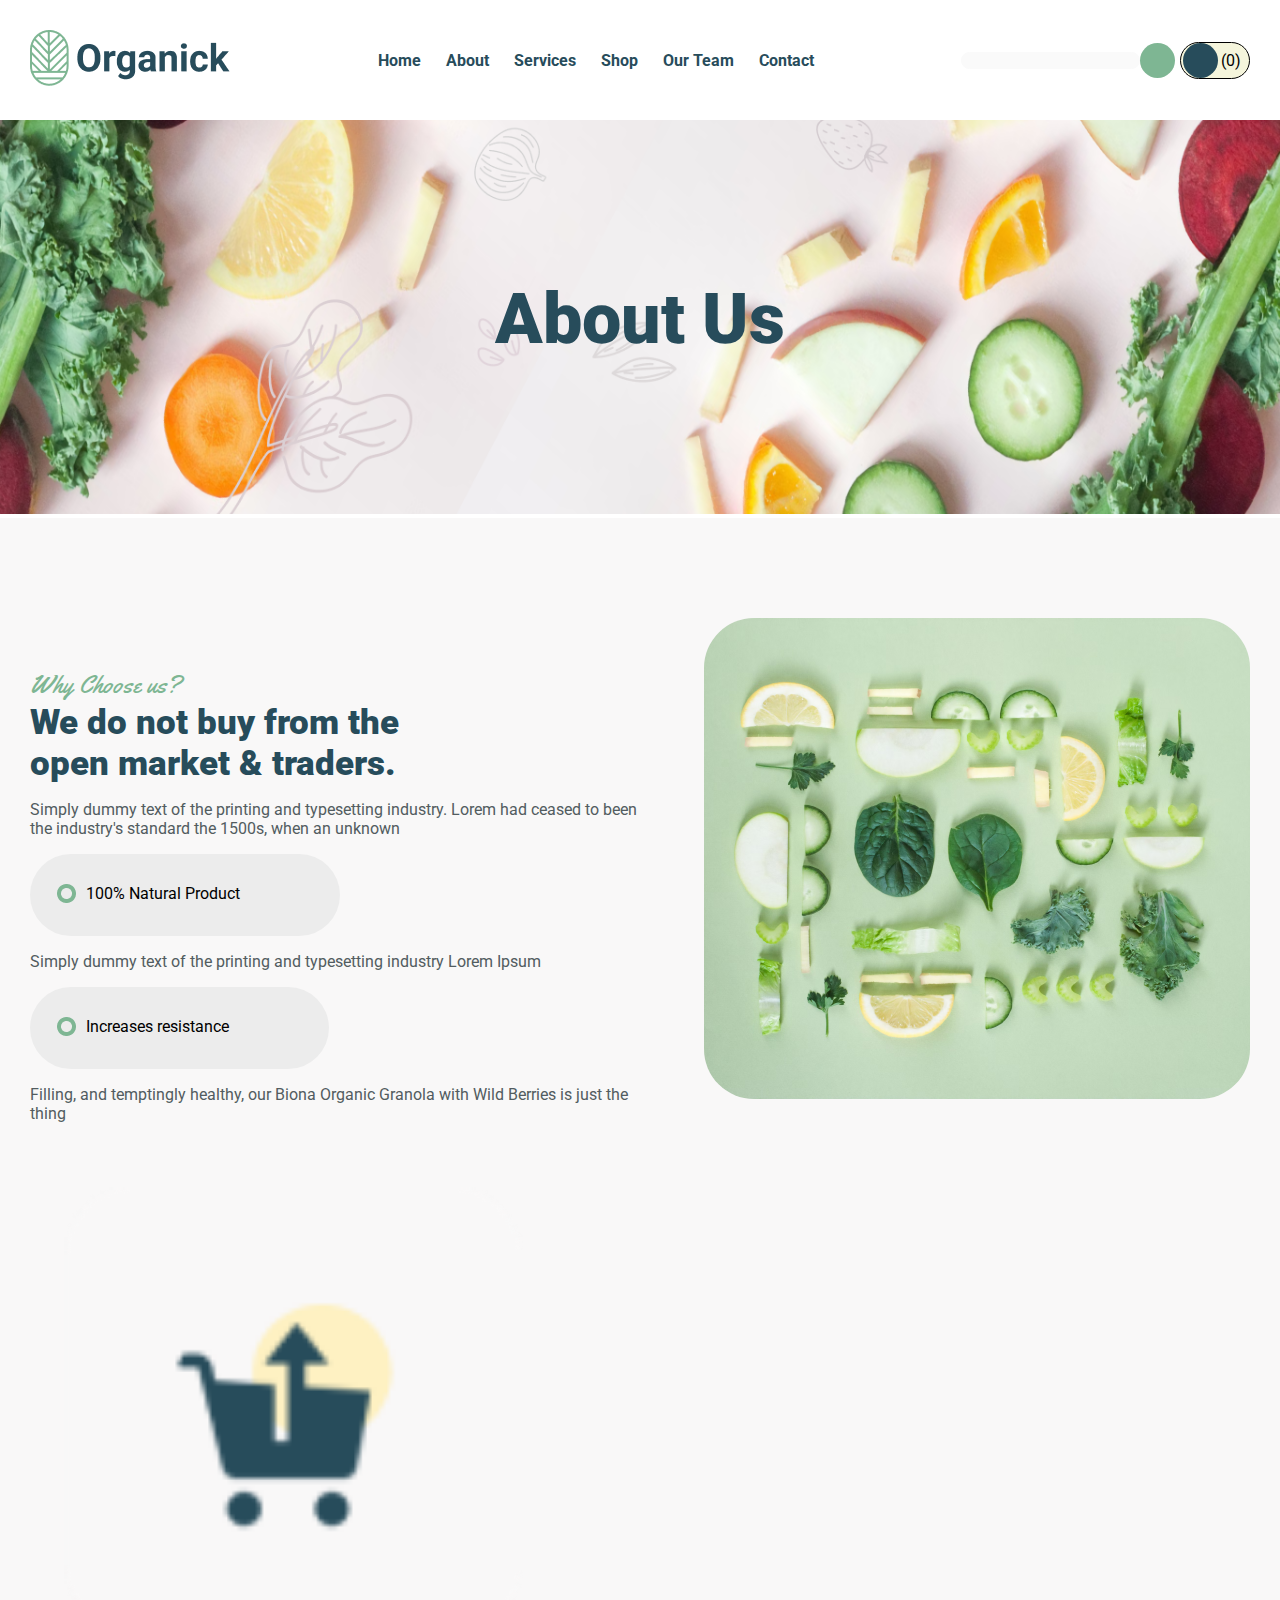
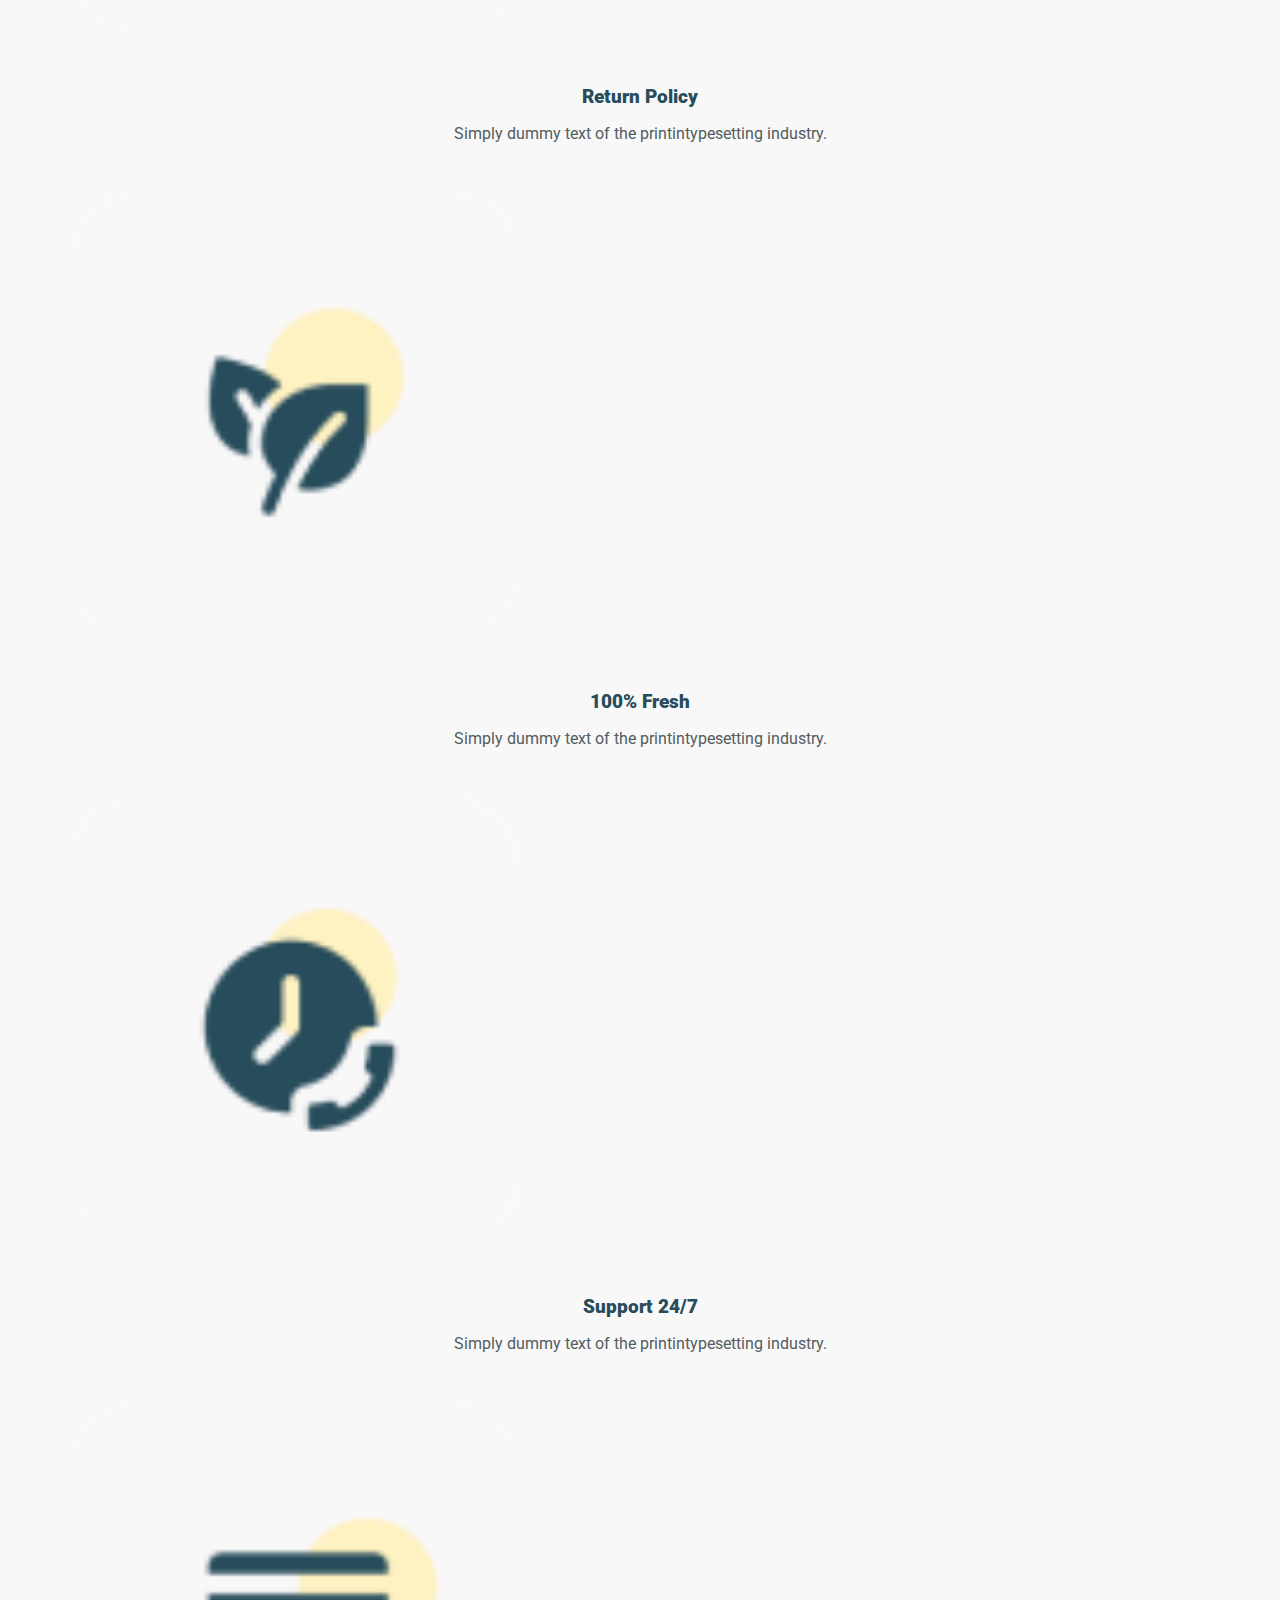
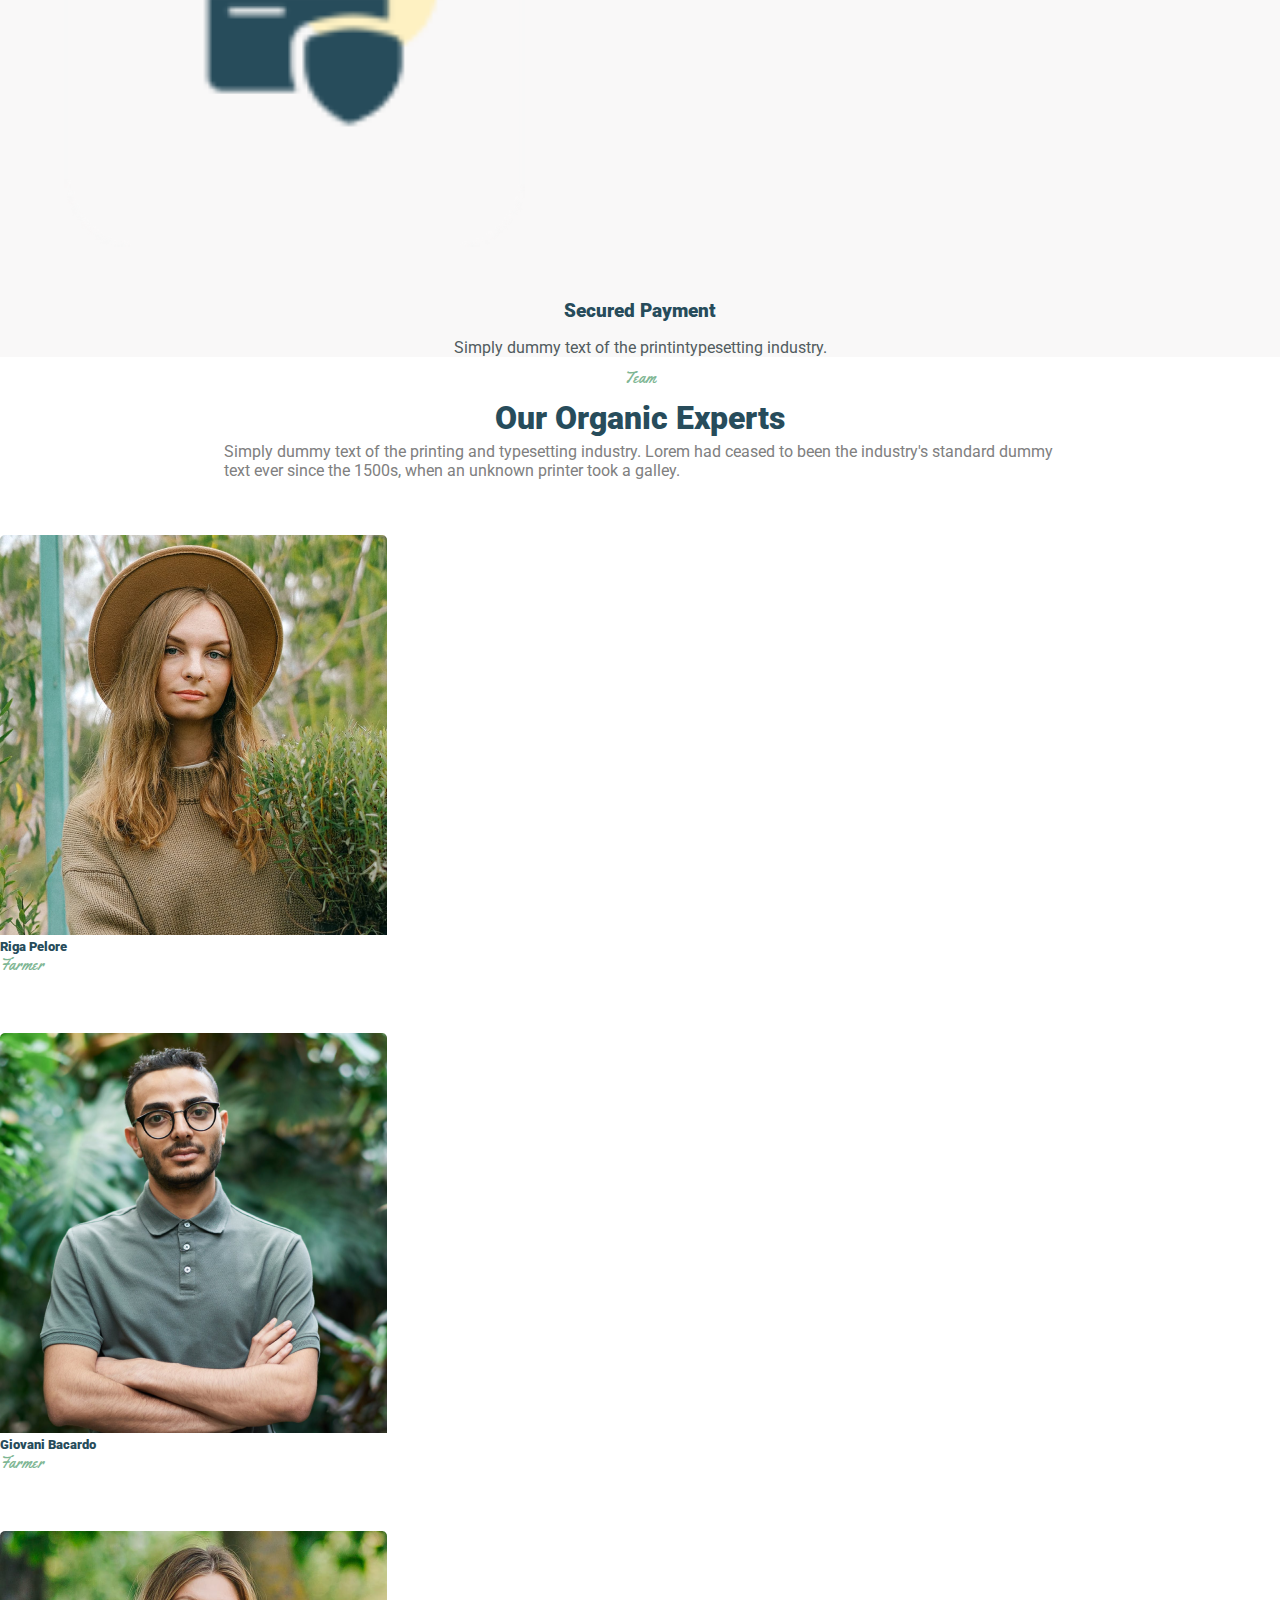
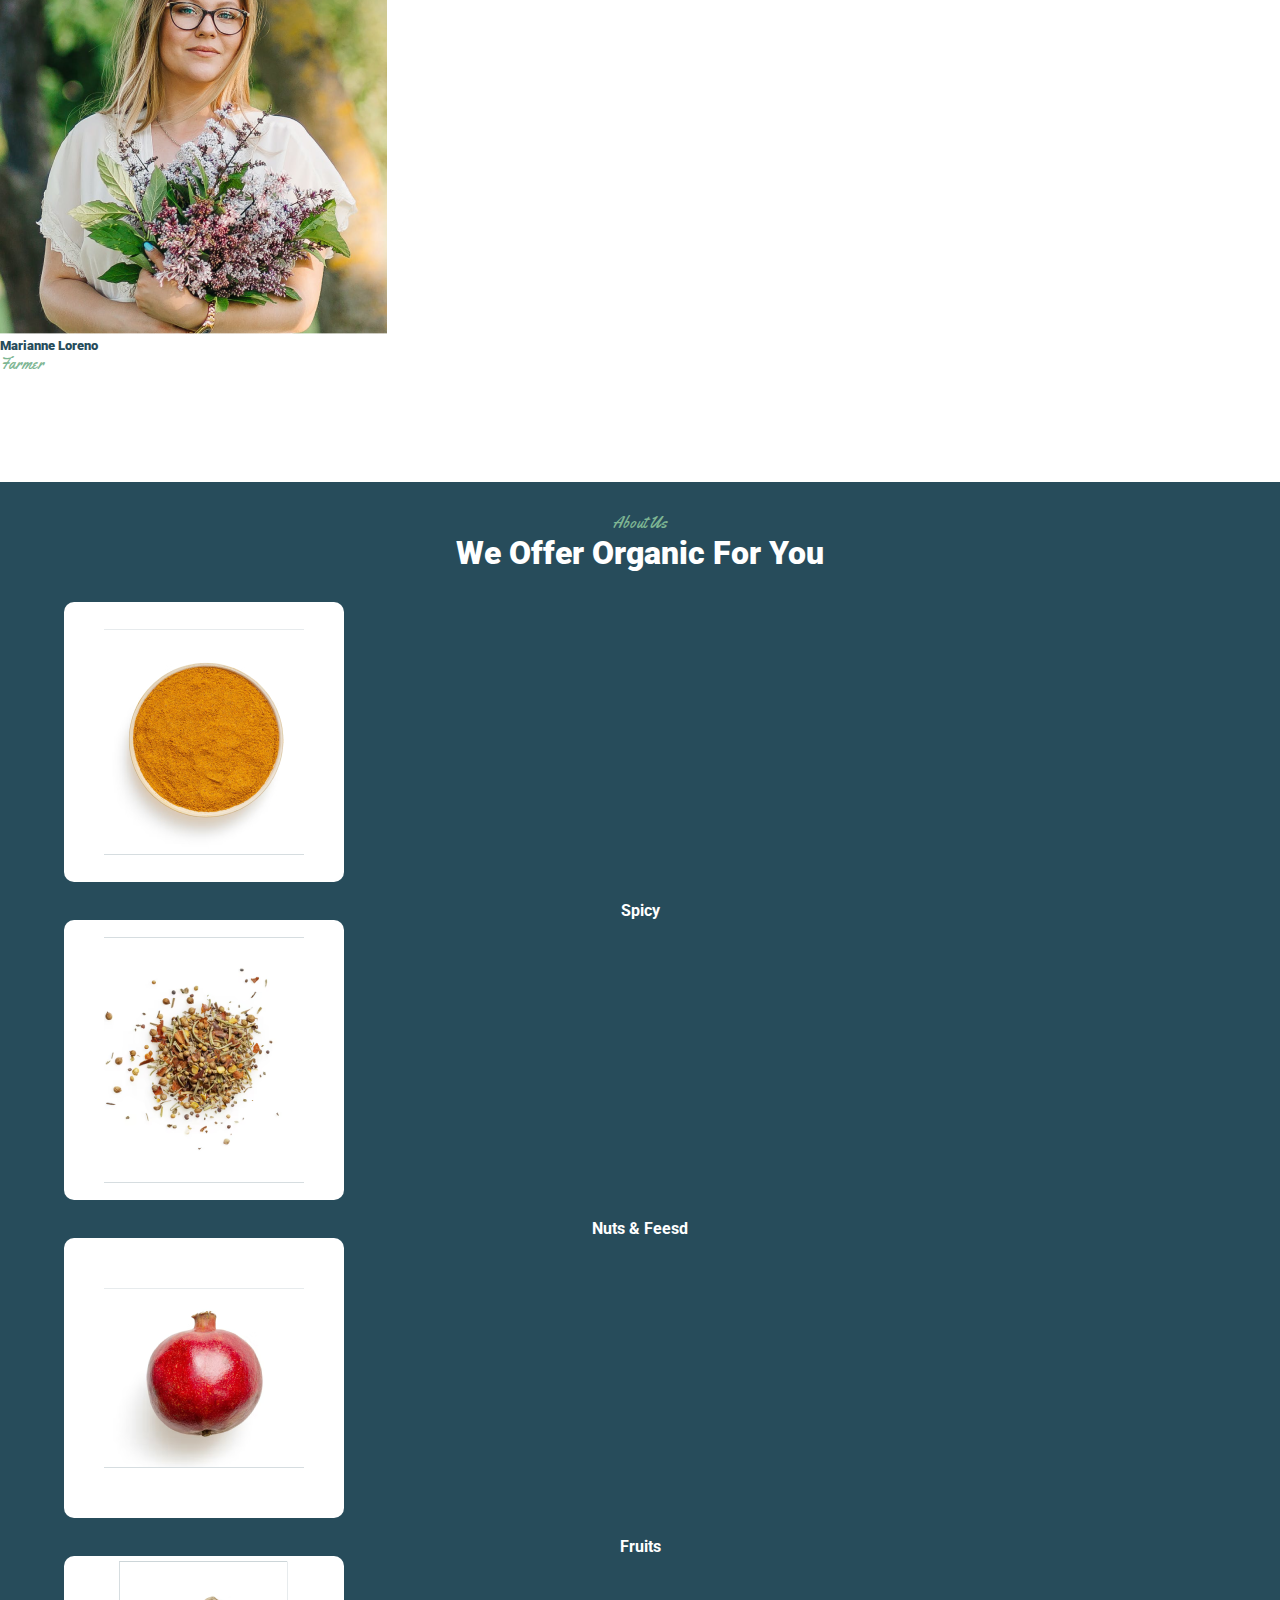
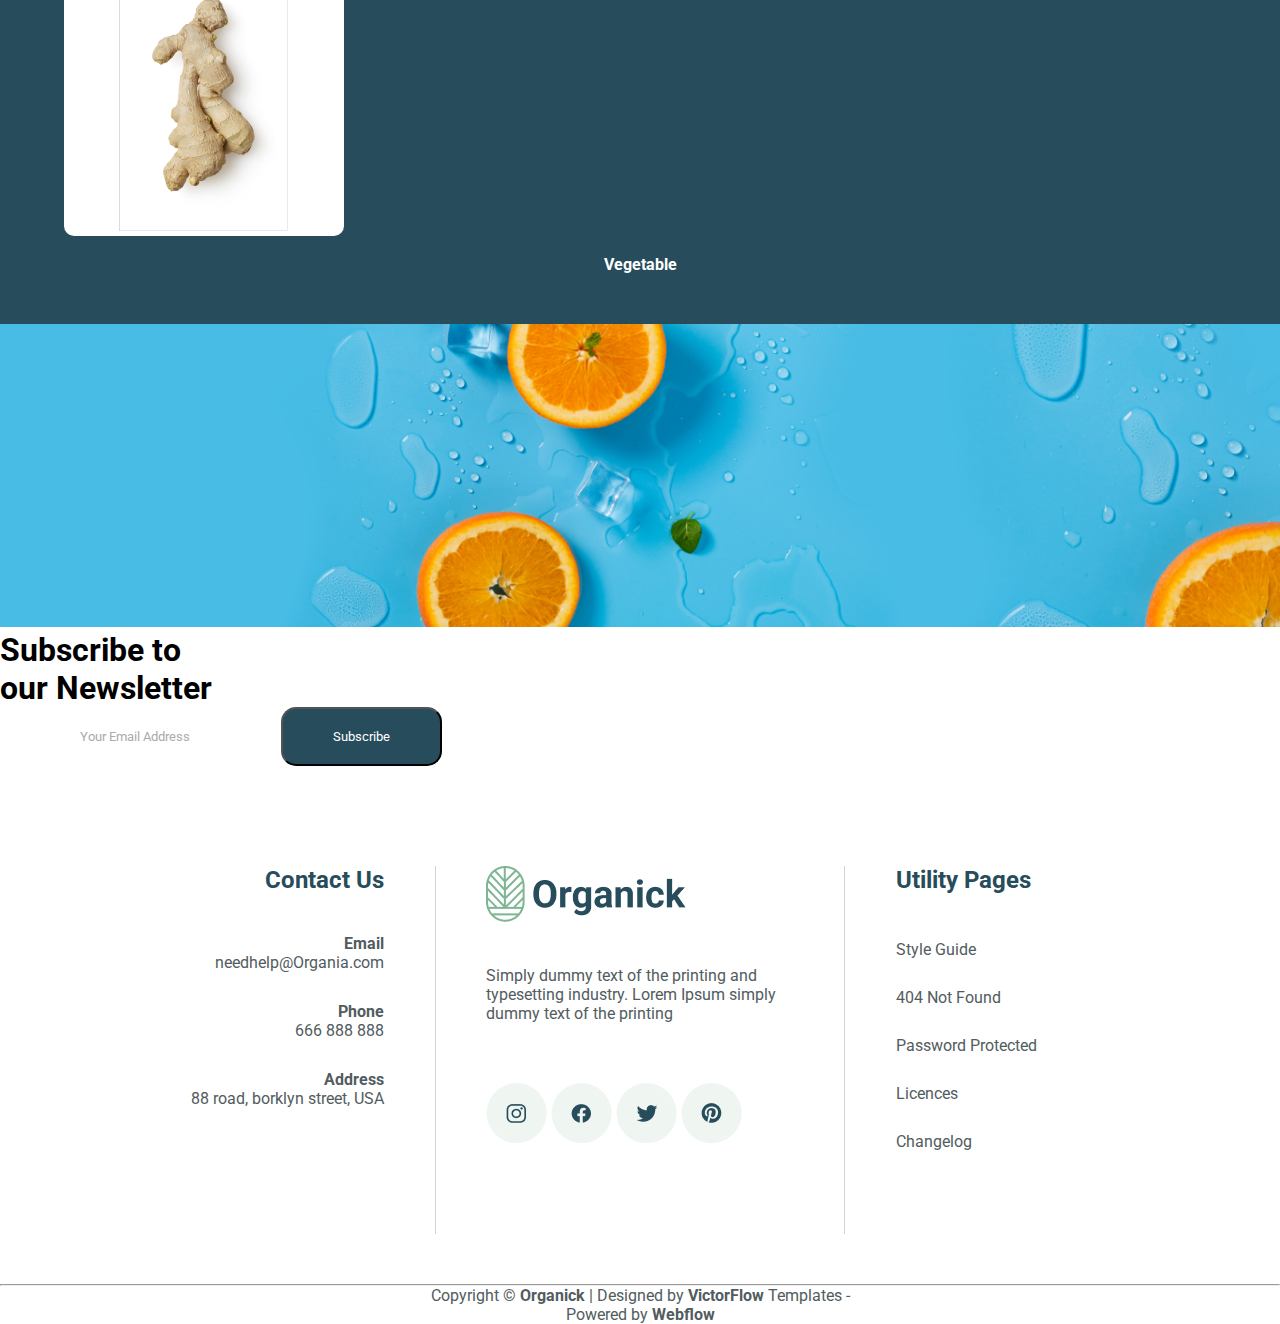
==== assets/About.html @ 691d5c5e "project 2" ====
<!DOCTYPE html>
<html lang="en">

<head>
    <meta charset="UTF-8">
    <meta name="viewport" content="width=device-width, initial-scale=1.0">
    <title>muhammad yazan khairi alanam</title>
    <link rel="stylesheet" href="https://cdnjs.cloudflare.com/ajax/libs/font-awesome/6.5.1/css/all.min.css"
        integrity="sha512-DTOQO9RWCH3ppGqcWaEA1BIZOC6xxalwEsw9c2QQeAIftl+Vegovlnee1c9QX4TctnWMn13TZye+giMm8e2LwA=="
        crossorigin="anonymous" referrerpolicy="no-referrer" />
    <link rel="preconnect" href="https://fonts.googleapis.com">
    <link rel="preconnect" href="https://fonts.gstatic.com" crossorigin>
    <link href="https://fonts.googleapis.com/css2?family=Roboto:wght@300;400;500;700;900&display=swap" rel="stylesheet">
    <link rel="preconnect" href="https://fonts.googleapis.com">
    <link rel="preconnect" href="https://fonts.gstatic.com" crossorigin>
    <link href="https://fonts.googleapis.com/css2?family=Yellowtail&display=swap" rel="stylesheet">
    <link rel="stylesheet" href="https://cdn.jsdelivr.net/npm/bootstrap@5.3.2/dist/css/bootstrap.min.css"
        integrity="sha384-T3c6CoIi6uLrA9TneNEoa7RxnatzjcDSCmG1MXxSR1GAsXEV/Dwwykc2MPK8M2HN" crossorigin="anonymous">
    <link rel="stylesheet" href="./style/style-About.css">
</head>

<body>
    <header>
        <nav>
            <div class="logo">
                <img class="logo" src="./images/Logo.png" alt="Organick" loading="lazy">
            </div>
            <div class="middel">
                <ul>
                    <li><a href="#">Home</a></li>
                    <li><a href="./assets/about.html">About</a></li>
                    <li><a href="#">Services</a></li>
                    <li><a href="#">Shop</a></li>
                    <li><a href="#">Our Team</a></li>
                    <li><a href="#">Contact</a></li>
                </ul>
            </div>
            <div class="right">
                <div class="search">
                    <input type="search" name="" id="">
                    <span>
                        <div class="icon">
                            <i class="fa-solid fa-magnifying-glass"></i>
                        </div>
                    </span>

                </div>
                <div class="container-cart">
                    <div class="cart">
                        <i class="fa-solid fa-cart-shopping"></i>
                    </div>
                    <p>(0)</p>
                </div>
            </div>
        </nav>


        <div class="hero">
            <div class="hero-bg">
                <img src="./images/hero-about.png" alt="" loading="lazy">
            </div>
            <div class="hero-title">
                <h1>About Us</h1>
            </div>
        </div>
    </header>
    <main>
        <section>
            <div class="sec-1-container">
                <div class="sec-1-left">
                    <div class="sec-1-Why">
                        <p>Why Choose us?</p>
                    </div>
                    <h1>
                        We do not buy from the <br>
                        open market & traders.
                    </h1>
                    <p class="sec-1-Simply">
                        Simply dummy text of the printing and typesetting industry. Lorem had
                        ceased to been the industry's standard the 1500s, when an unknown
                    </p>
                    <div class="sec-1-Natural">
                        <div>
                            <img src="./images/sec-1-About-icon.png" alt="" loading="lazy">
                        </div>
                        <p> 100% Natural Product</p>
                    </div>
                    <p class="sec-1-Simply">
                        Simply dummy text of the printing and typesetting industry Lorem Ipsum
                    </p>
                    <div class="sec-1-Increases">
                        <div>
                            <img src="./images/sec-1-About-icon.png" alt="" loading="lazy">
                        </div>
                        <p>
                            Increases resistance
                        </p>
                    </div>
                    <p class="sec-1-Simply">Filling, and temptingly healthy, our Biona Organic Granola with Wild Berries
                        is just the thing
                    </p>
                </div>
                <div class="sec-1-right">
                    <img src="./images/sec-1-about.png" alt="" loading="lazy">
                </div>
            </div>
        </section>

        <section>
            <div class="sec-2-container">
                <div class="row row-cols-1 row-cols-md-4 g-4 sec-2-img  sec-2 p-3 pb-5">
                    <div class="col ">
                        <div class="card h-100 ">
                            <img src="./images/sec-1-icon1-About.png" class="card-img-top" alt="..." loading="lazy">
                            <div class="card-body">
                                <h5 class="card-title">Return Policy</h5>
                                <p class="card-text">
                                    Simply dummy text of the printintypesetting industry.</p>
                            </div>
                        </div>
                    </div>
                    <div class="col">
                        <div class="card h-100">
                            <img src="./images/sec-1-icon2-About.png" class="card-img-top" alt="..." loading="lazy">
                            <div class="card-body">
                                <h5 class="card-title">100% Fresh</h5>
                                <p class="card-text">Simply dummy text of the printintypesetting industry.</p>
                            </div>
                        </div>
                    </div>
                    <div class="col">
                        <div class="card h-100">
                            <img src="./images/sec-1-icon3-About.png" class="card-img-top" alt="..." loading="lazy">
                            <div class="card-body">
                                <h5 class="card-title">Support 24/7</h5>
                                <p class="card-text">Simply dummy text of the printintypesetting industry.</p>
                            </div>
                        </div>
                    </div>
                    <div class="col">
                        <div class="card h-100">
                            <img src="./images/sec-1-icon4-About.png" class="card-img-top" alt="..." loading="lazy">
                            <div class="card-body">
                                <h5 class="card-title">Secured Payment</h5>
                                <p class="card-text">Simply dummy text of the printintypesetting industry.</p>
                            </div>
                        </div>
                    </div>
                </div>
            </div>
        </section>
        <section>
            <div class="sec-2-title">
                <p class="sec-2-Team"> Team </p>
                <h1>Our Organic Experts</h1>
                <p class="sec-2-Simply">Simply dummy text of the printing and typesetting industry. Lorem had ceased to
                    been the industry's
                    standard dummy text ever since the 1500s, when an unknown printer took a galley.</p>
            </div>
            <div class="row row-cols-1 row-cols-md-3 g-4  sec-2-card-x d-flex justify-content-between w90">
                <div class="col">
                    <div class=" card">
                        <img src=" ./images/sec-2-1-about.png" class="card-img-top " alt="..." loading="lazy">
                        <div class="card-body ">
                            <div>
                                <div class="sec-2-card-name">
                                    <h5>Riga Pelore</h5>
                                </div>
                                <div class="d-flex justify-content-between">
                                    <p class="sec-2-Farmer">Farmer</p>
                                    <div class="d-flex gap-3">
                                        <div class="sec-2-social">
                                            <button type="button">
                                                <i class="fa-brands fa-facebook"></i>
                                            </button>
                                        </div>
                                        <div class="sec-2-social">
                                            <button type="button">
                                                <i class="fa-brands fa-instagram"></i>
                                            </button>
                                        </div>
                                        <div class="sec-2-social">
                                            <button type="button">
                                                <i class="fa-brands fa-twitter"></i>
                                            </button>
                                        </div>
                                    </div>
                                </div>
                            </div>
                        </div>
                    </div>
                </div>

                <div class="col">
                    <div class="card">
                        <img src="./images/sec-2-2-about.png" class="card-img-top " alt="..." loading="lazy>
                        <div class="card-body ">
                            <div>
                                <div class="sec-2-card-name">
                                    <h5>Giovani Bacardo</h5>
                                </div>
                                <div class="d-flex justify-content-between">
                                    <p class="sec-2-Farmer">Farmer</p>
                                    <div class="d-flex gap-3">
                                        <div class="sec-2-social">
                                            <button type="button">
                                                <i class="fa-brands fa-facebook"></i>
                                            </button>
                                        </div>
                                        <div class="sec-2-social">
                                            <button type="button">
                                                <i class="fa-brands fa-instagram"></i>
                                            </button>
                                        </div>
                                        <div class="sec-2-social">
                                            <button type="button">
                                                <i class="fa-brands fa-twitter"></i>
                                            </button>
                                        </div>
                                    </div>
                                </div>
                            </div>
                        </div>
                    </div>
                </div>
                <div class="col">
                    <div class="card">
                        <img src="./images/sec-2-3-about.png" class="card-img-top " alt="..." loading="lazy">
                        <div class="card-body ">
                            <div>
                                <div class="sec-2-card-name">
                                    <h5>Marianne Loreno</h5>
                                </div>
                                <div class="d-flex justify-content-between">
                                    <p class="sec-2-Farmer">Farmer</p>
                                    <div class="d-flex gap-3">
                                        <div class="sec-2-social">
                                            <button type="button">
                                                <i class="fa-brands fa-facebook"></i>
                                            </button>
                                        </div>
                                        <div class="sec-2-social">
                                            <button type="button">
                                                <i class="fa-brands fa-instagram"></i>
                                            </button>
                                        </div>
                                        <div class="sec-2-social">
                                            <button type="button">
                                                <i class="fa-brands fa-twitter"></i>
                                            </button>
                                        </div>
                                    </div>
                                </div>
                            </div>
                        </div>
                    </div>
                </div>
        </section>

        <section class="sec-3">
            <div class="sec-3-container-title">
                <div class="sec-3-right">
                    <p>About Us</p>
                    <h1>We Offer Organic For You</h1>
                </div>
            </div>
            <div class="row row-cols-1 row-cols-md-4 g-4  sec-3-card-x sec-3-img" loading="lazy">
                <div class="col">
                    <div class="card ">
                        <img src="./images/sec-3-1-about.png" class="card-img-top p-5" alt="..." loading="lazy">
                    </div>
                    <h4>Spicy</h4>
                </div>
                <div class="col">
                    <div class="card">
                        <img src="./images/sec-3-2-about.png" class="card-img-top p-5" alt="..." loading="lazy">
                    </div>
                    <h4>Nuts & Feesd</h4>
                </div>
                <div class="col">
                    <div class="card">
                        <img src="./images/sec-3-3-about.png" class="card-img-top p-5" alt="..." loading="lazy">
                    </div>
                    <h4>Fruits</h4>
                </div>
                <div class="col">
                    <div class="card">
                        <img src="./images/sec-3-4-about.png" class="card-img-top p-5" alt="..." loading="lazy">
                    </div>
                    <h4>Vegetable</h4>
                </div>
            </div>
        </section>

        <section>
            <div>
                <div sec-4-container>
                    <div class="sec-4-img">
                        <img src="./images/sec7.png" alt="" loading="lazy>
                        <div class="sec-4-Subscribe">
                            <h1>
                                Subscribe to <br>
                                our Newsletter
                            </h1>
                            <div class="sec-4-email">
                                <input type="email" placeholder="Your Email Address  ">
                                <button>
                                    Subscribe
                                </button>
                            </div>
                        </div>
                    </div>
                </div>
            </div>
        </section>
        <section>
            <div class="sec-5-cotainer">
                <div class="sec-5-left">
                    <div class="Contact">
                        <h2>Contact Us</h2>
                    </div>
                    <div class="sec-5-Email">
                        <p>
                        <h4>
                            Email
                        </h4>
                        needhelp@Organia.com
                        </p>
                        <div>
                            <p>
                            <h4>
                                Phone <br>
                            </h4>
                            666 888 888
                            </p>
                        </div>
                        <div>
                            <p>
                            <h4>
                                Address <br>
                            </h4>
                            88 road, borklyn street, USA
                            </p>
                        </div>
                    </div>
                </div>
                <div class="vertical-line"></div>
                <div class="sec-5-mid">
                    <div class="sec-5-mid-logo">
                        <img src="./images/Logo.png" alt="" loading="lazy">
                    </div>
                    <div>
                        <p>
                            Simply dummy text of the printing and typesetting industry.
                            Lorem Ipsum simply dummy text of the printing
                        </p>
                    </div>
                    <div sec-5-mid-img>
                        <img src="./images/sec-8-1.png" alt="" loading="lazy">
                        <img src="./images/sec-8-2.png" alt="" loading="lazy">
                        <img src="./images/sec-8-3.png" alt="" loading="lazy">
                        <img src="./images/sec-8-4.png" alt="" loading="lazy">
                    </div>
                </div>
                <div class="vertical-line"></div>
                <div class="sec-5-right">
                    <h2>
                        Utility Pages
                    </h2>
                    <p>
                        Style Guide <br>
                        404 Not Found <br>
                        Password Protected <br>
                        Licences <br>
                        Changelog <br>
                    </p>
                </div>
            </div>
        </section>
        
    </main>
    <footer>
        <hr>
        <div>
            <p>Copyright © <b>Organick</b> | Designed by <b>VictorFlow</b> Templates - <br> Powered by <b>Webflow</b></p>
        </div>
    </footer>



    <script src="https://cdn.jsdelivr.net/npm/@popperjs/core@2.11.8/dist/umd/popper.min.js"
        integrity="sha384-I7E8VVD/ismYTF4hNIPjVp/Zjvgyol6VFvRkX/vR+Vc4jQkC+hVqc2pM8ODewa9r"
        crossorigin="anonymous"></script>
    <script src="https://cdn.jsdelivr.net/npm/bootstrap@5.3.2/dist/js/bootstrap.min.js"
        integrity="sha384-BBtl+eGJRgqQAUMxJ7pMwbEyER4l1g+O15P+16Ep7Q9Q+zqX6gSbd85u4mG4QzX+"
        crossorigin="anonymous"></script>
</body>

</html>
---- assets/style/style-About.css ----
p {
    margin-bottom: 0;
    /* put this select because cdn of jsdelivr.net/npm/bootstrap@5.3.2/scs5/_reboot.scss:130 put{
    margin-bottom: 1rem; of all p
   } */
}



* {
    margin: 0;
    padding: 0;
    box-sizing: border-box;
    font-family: 'Roboto', sans-serif;
}

body {
    height: 3000px;
}

/* nav bar */
nav {
    display: flex;
    justify-content: space-between;
    align-items: center;
    padding: 30px 30px;
    width: 100%;
    z-index: 1;
    background-color: rgb(255, 255, 255);
    /* position: fixed;
    top: 0px; */
}

/* nav bar middel */

nav .middel ul {
    display: flex;
    text-decoration: none;
    gap: 25px;
    list-style: none;
    font-weight: 700;
}

nav .middel ul a {
    text-decoration: none;
    color: #274C5B;
}

/* navbar right */

.right {
    display: flex;
    gap: 5px;
}

.right .search input {
    border: 1px solid #FAFAFA;
    background-color: #FAFAFA;
    border-radius: 50px;
    position: relative;
}

nav .right .search {
    display: flex;
    align-items: center;
}

nav .right .search .icon {
    background-color: #7EB693;
    width: 35px;
    height: 35px;
    border-radius: 50%;
    position: relative;
}

nav .right .icon i {
    color: white;
    position: absolute;
    top: 50%;
    left: 50%;
    transform: translate(-50%, -50%);
}

nav .right .cart {
    background-color: #274C5B;
    width: 35px;
    height: 35px;
    border-radius: 50%;
    position: relative;
    margin-left: 2px;
}

nav .right .cart i {
    color: white;
    position: absolute;
    top: 50%;
    left: 50%;
    transform: translate(-50%, -50%);

}

nav .container-cart {
    border-radius: 50px;
    width: 70px;
    background-color: beige;
    border: 1px solid black;
    display: flex;
    justify-content: space-between;
    align-items: center;

}

nav .container-cart p {
    display: inline;
    padding: 0 8px 0 0;

}
/* hero */
.hero .hero-title h1 {
    color: #274C5B;
    font-size: 4.375rem;
    font-style: normal;
    font-weight: 900;
}

.hero {
    position: relative;
}

.hero-bg img {
    width: 100%;
}

.hero .hero-title {
    position: absolute;
    top: 50%;
    left: 50%;
    transform: translate(-50%, -50%);
}

/* section 1 */

.sec-1-container {
    display: flex;
    justify-content: space-between;
    padding: 100px 30px 0 30px;
    background-color: rgba(249, 248, 248, 1);
}

.sec-1-left {
    width: 50%;
    padding-top: 50px;
}

.sec-1-Why p {
    font-family: 'Yellowtail', cursive;
    color: #7EB693;
    font-weight: 400;
    font-size: 1.562rem;

}

.sec-1-left h1 {
    color: #274C5B;
    font-size: 2.187rem;
    font-weight: 900;
}

.sec-1-Simply {
    color: #525C60;
    font-weight: 400;
    padding: 1rem 0;
}

.sec-1-Natural,
.sec-1-Increases {
    display: flex;
    padding: 30px 100px 29px 27px;
    justify-content: center;
    background-color: #ECECEC;
    gap: 10px;
    width: max-content;
    border-radius: 50px;
}

.sec-1-right {
    width: max-content;
}

.sec-1-right img {
    border-radius: 50px;
}

.sec-2-img img {
    width: 40%;
    padding: 3rem 0;
    margin: 0 auto;
}

.sec-2 {
    margin: 0 auto;
    width: 90%;
}

.sec-2-container {
    background-color: rgba(249, 248, 248, 1);
}

.sec-2-container h5 {
    color: #274C5B;
    font-size: 1.2rem;
    font-weight: 900;
    text-align: center;
    max-width: 100%;
    padding-bottom: 1rem;
}

.sec-2-container p {
    color: #525C60;
    text-align: center;
    font-weight: 400;
}

.sec-2-card-x {
    padding-top: 50px;
    margin: 0 auto;
}

.sec-2-title h1 {
    color: #274C5B;
    font-weight: 900;
    width: max-content;
    margin: 0 auto;
}

.sec-2-title .sec-2-Team {
    padding: 10px 0;
    font-weight: 400;
    color: #7EB693;
    font-family: 'Yellowtail', cursive;
    width: max-content;
    margin: 0 auto;
}

.sec-2-Simply {
    width: 65%;
    color: gray;
    margin: 0 auto;
    padding: 5px 0;
}

.sec-2-card-name h5 {
    color: #274C5B;
    font-weight: 900;
}

.sec-2-social button {
    border: none;
    background-color: rgba(255, 255, 255, 0);
}

.sec-2-social button i {
    color: rgba(39, 76, 91, 1);
    ;
}

.sec-2-Farmer {
    font-family: 'Yellowtail', cursive;
    color: #7EB693;
    font-weight: 400;
}

.sec-3 {
    background-color: #274C5B;
    padding-bottom: 50px;
    margin-top: 50px;

}

.sec-3-container-title {
    padding: 30px 50px;

}

.sec-3-right p {
    color: rgba(126, 182, 147, 1);
    font-family: 'Yellowtail', cursive;
    font-weight: 400;
    width: max-content;
    margin: 0 auto;
}

.sec-3-right h1 {
    width: max-content;
    margin: 0 auto;
    color: #FFF;
    font-weight: 900;
}

.sec-3-card-x {
    width: 90%;
    margin: 0 auto;
}

.sec-3-img img {
    border-radius: 10px;
}


.sec-3-card-x h4 {
    text-align: center;
    margin-top: 15px;
    color: white;
}


.sec-4-img {
    position: relative;
}

.sec-4-img img {
    width: 100%;
}

.sec-4-Subscribe {
    font-weight: 900;
    display: flex;
    justify-content: space-between;
    align-items: center;
    position: absolute;
    top: 40%;
    padding: 0 50px;
    width: 100%;
    color: white;

}

.sec-4-email input {
    border: none;
    border-radius: 10px;
    padding: 20px 50px
}

.sec-4-email button {
    padding: 20px 50px;
    background: #274C5B;
    color: white;
    border-radius: 15px;
}

.sec-4-email ::placeholder {
    color: #ABABAB;
    font-weight: 400;
    padding: 30px 30px;

}

.sec-5-cotainer {
    display: flex;
    margin: 0 auto;
    width: 80%;
    justify-content: space-between;
}

.sec-5-left {
    width: 25%;
}

.sec-5-left .Contact {
    color: #274C5B;
    text-align: right;
    /* font-weight: 700; */
    padding-bottom: 25px;
}
.sec-5-Email {
    text-align: right;
    color: #525C60;

}

.sec-5-Email p {
    padding-bottom: 15px;
}

.sec-5-mid {
    width: 30%;
}

.sec-5-right {
    width: 25%;
}

.sec-5-mid .sec-5-mid-img {
    display: flex;
    flex-wrap: nowrap;
}


.sec-5-cotainer {
    padding-top: 100px;
}

.vertical-line {
    width: 1px;
    height: 23rem;
    background-color: #D4D4D4;
    ;
}

.sec-5-mid-logo {
    padding-bottom: 40px;
}

.sec-5-mid p {
    color: #525C60;
    padding-bottom: 60px;
}

.sec-5-right h2 {
    color: #274C5B;
    padding-bottom: 2rem;
}

.sec-5-right p {
    line-height: 3rem;
    color: #525C60;
}


footer {
    padding-top: 50px;
}
footer p{
    text-align: center;
    color: rgba(82, 92, 96, 1);
}
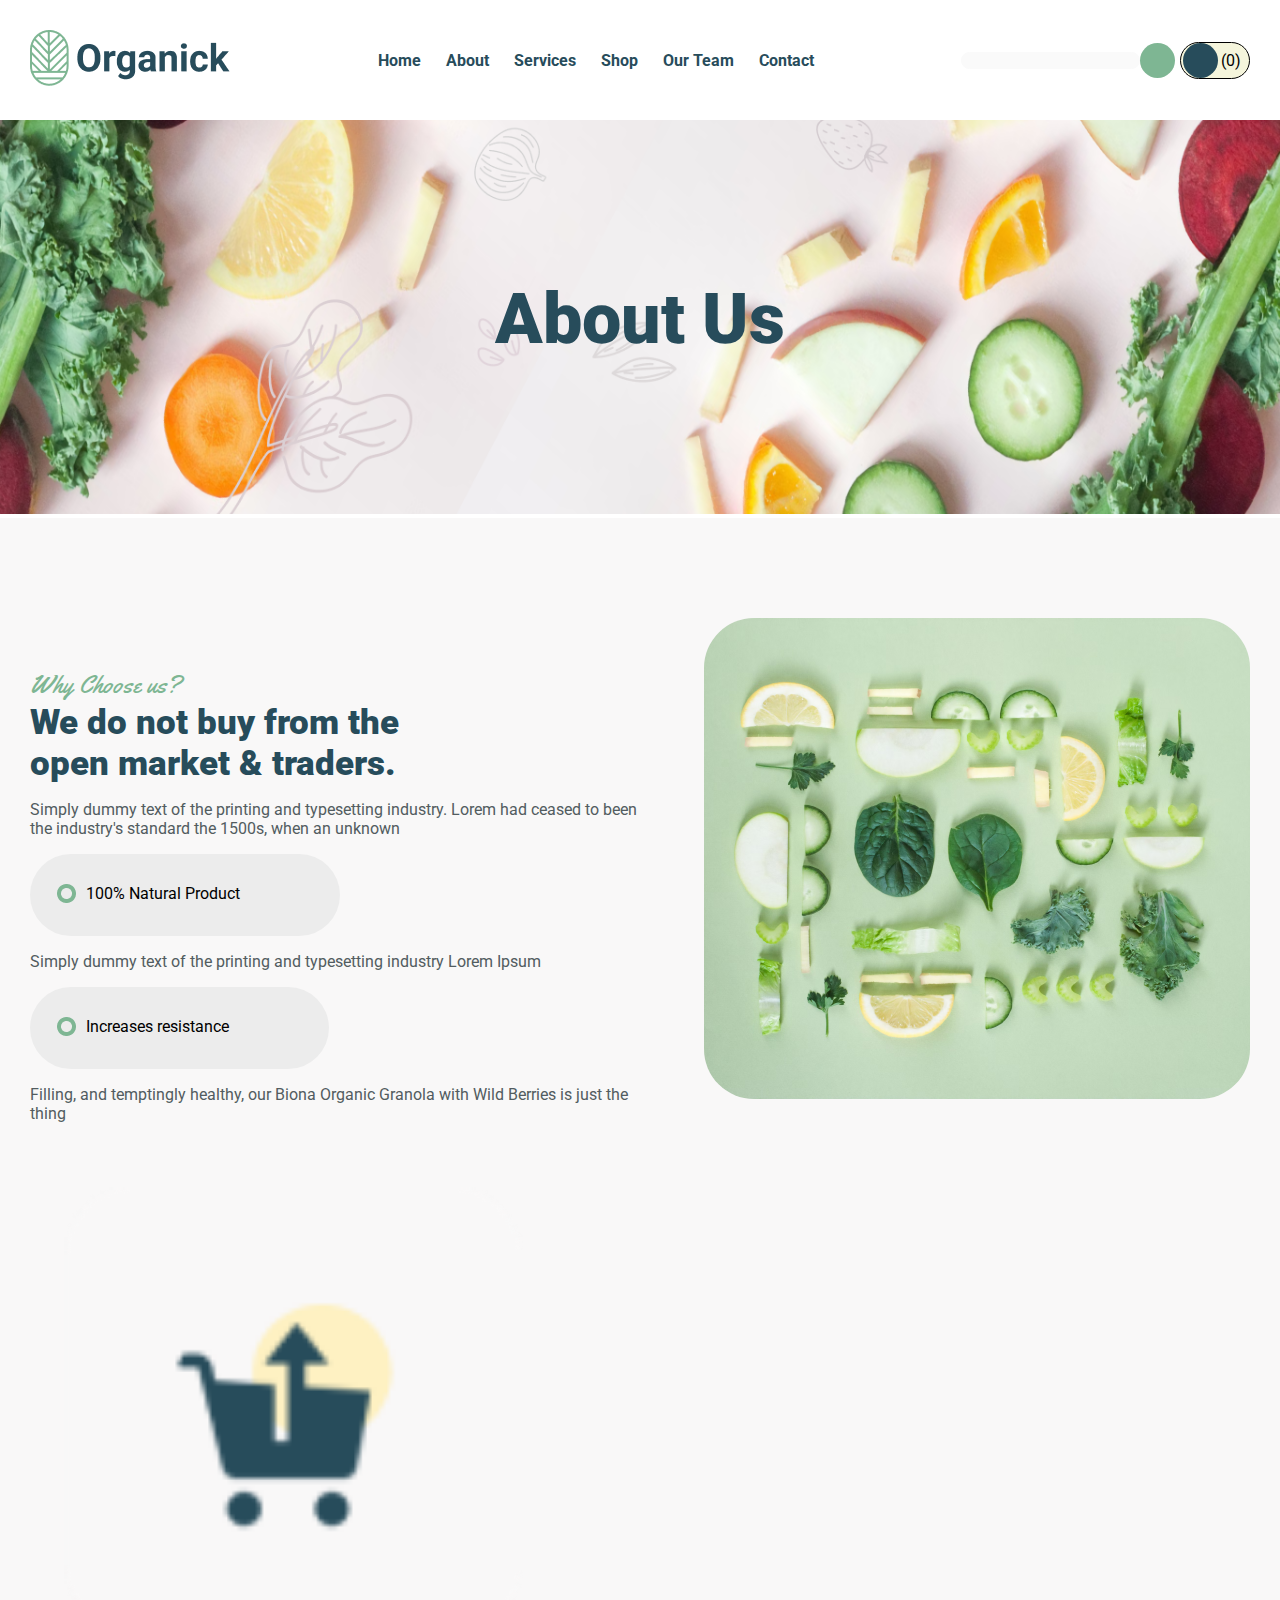
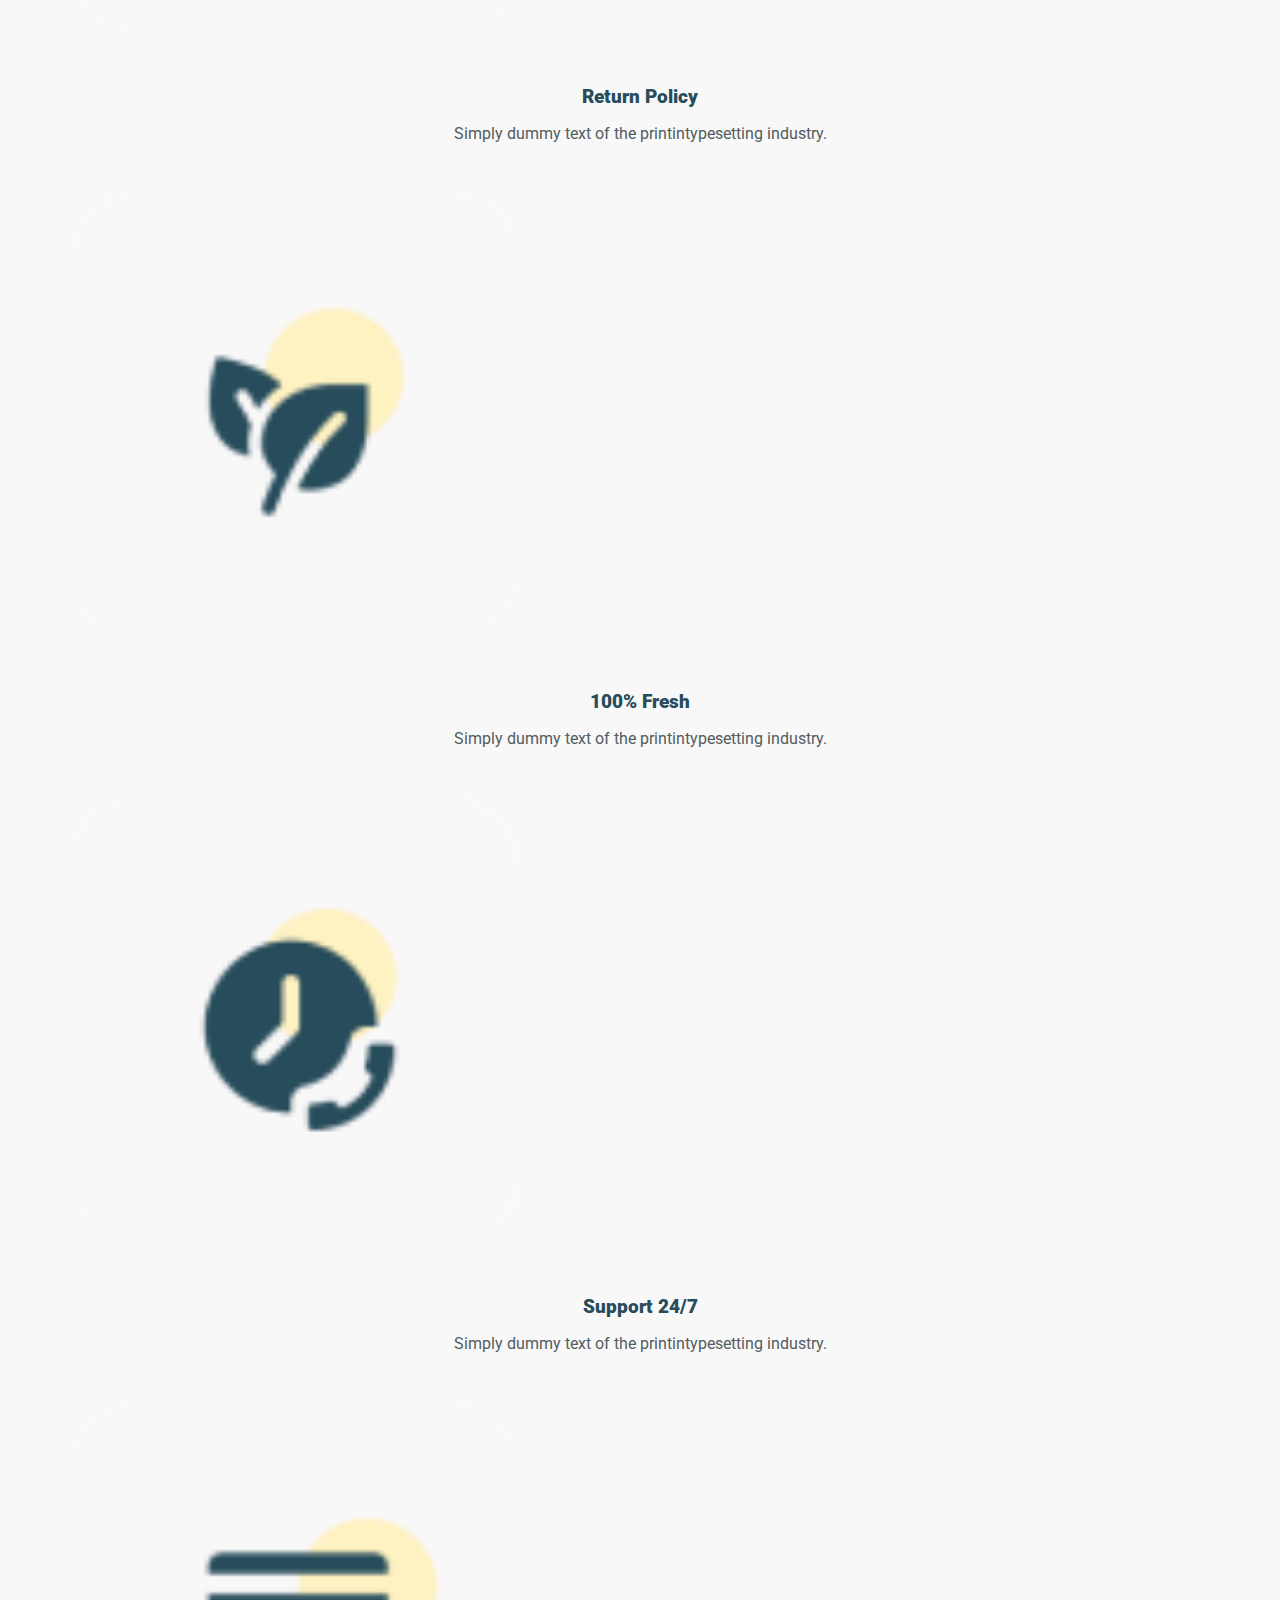
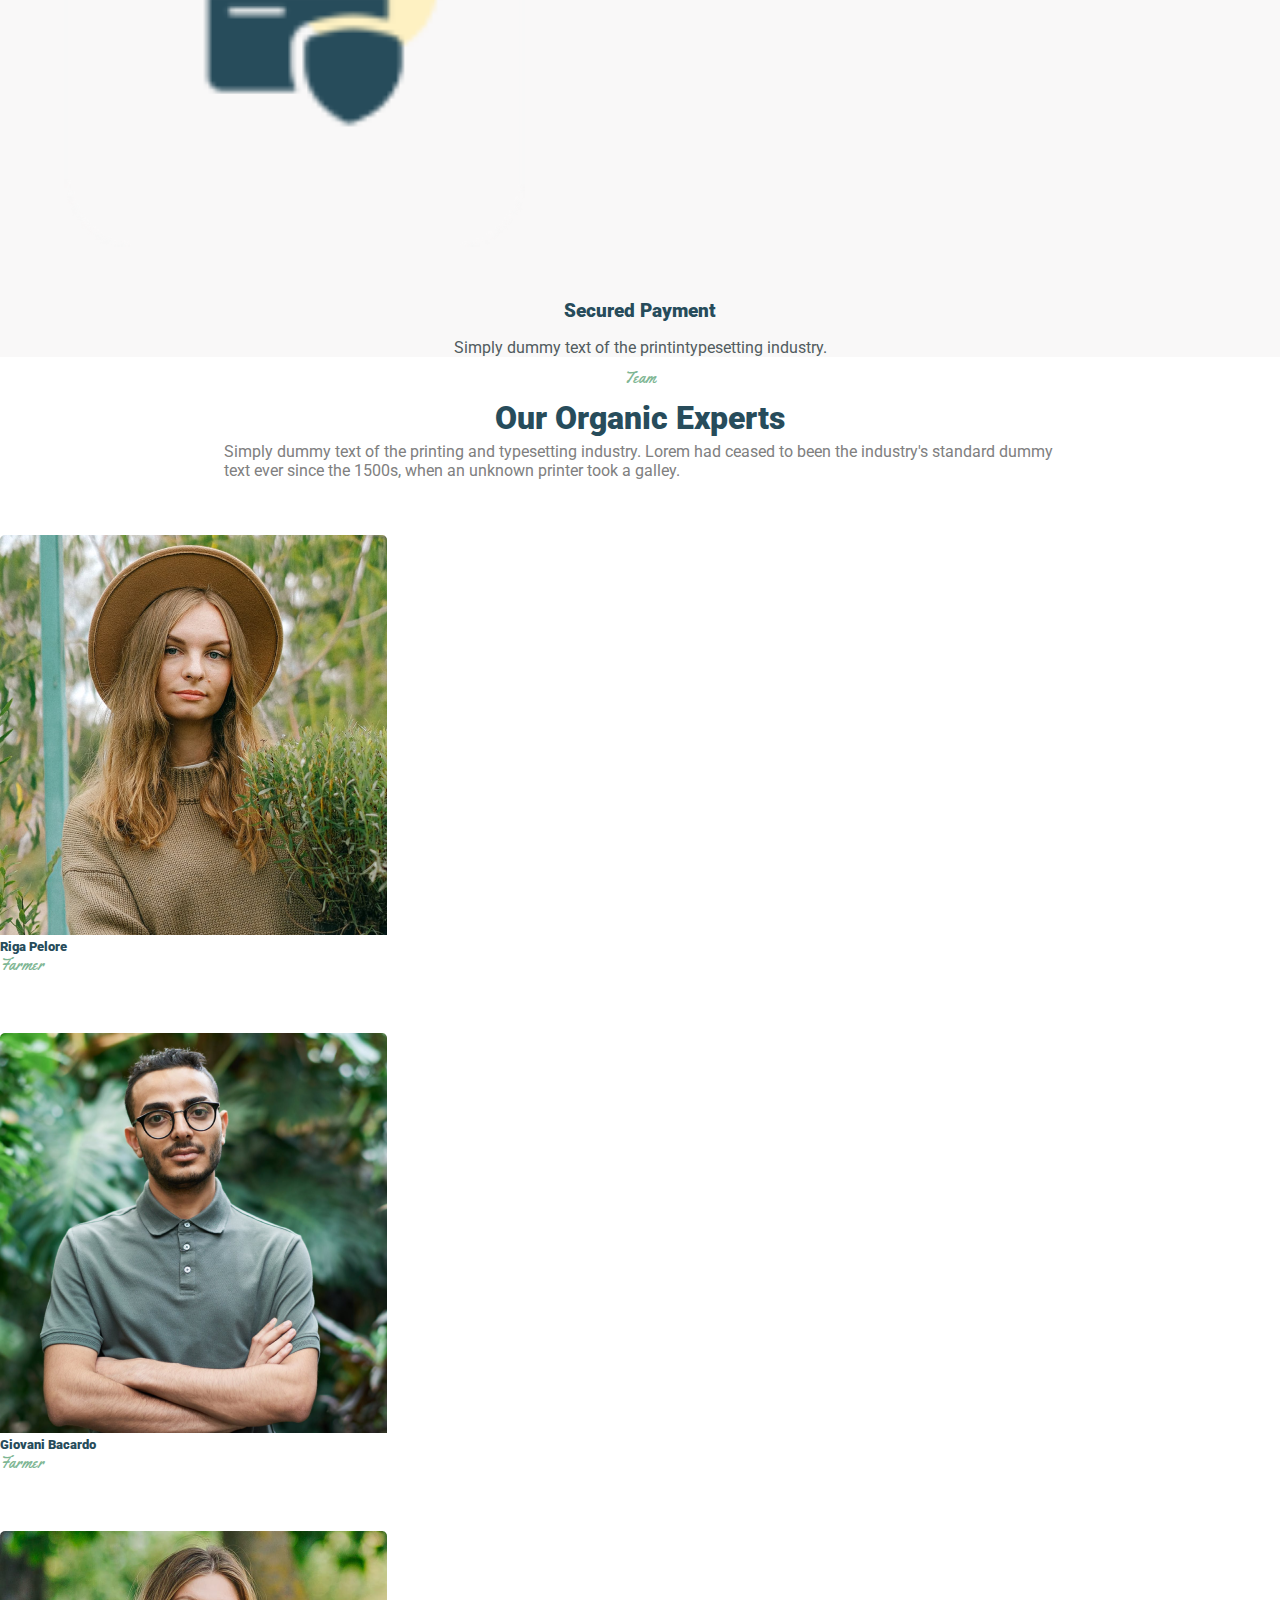
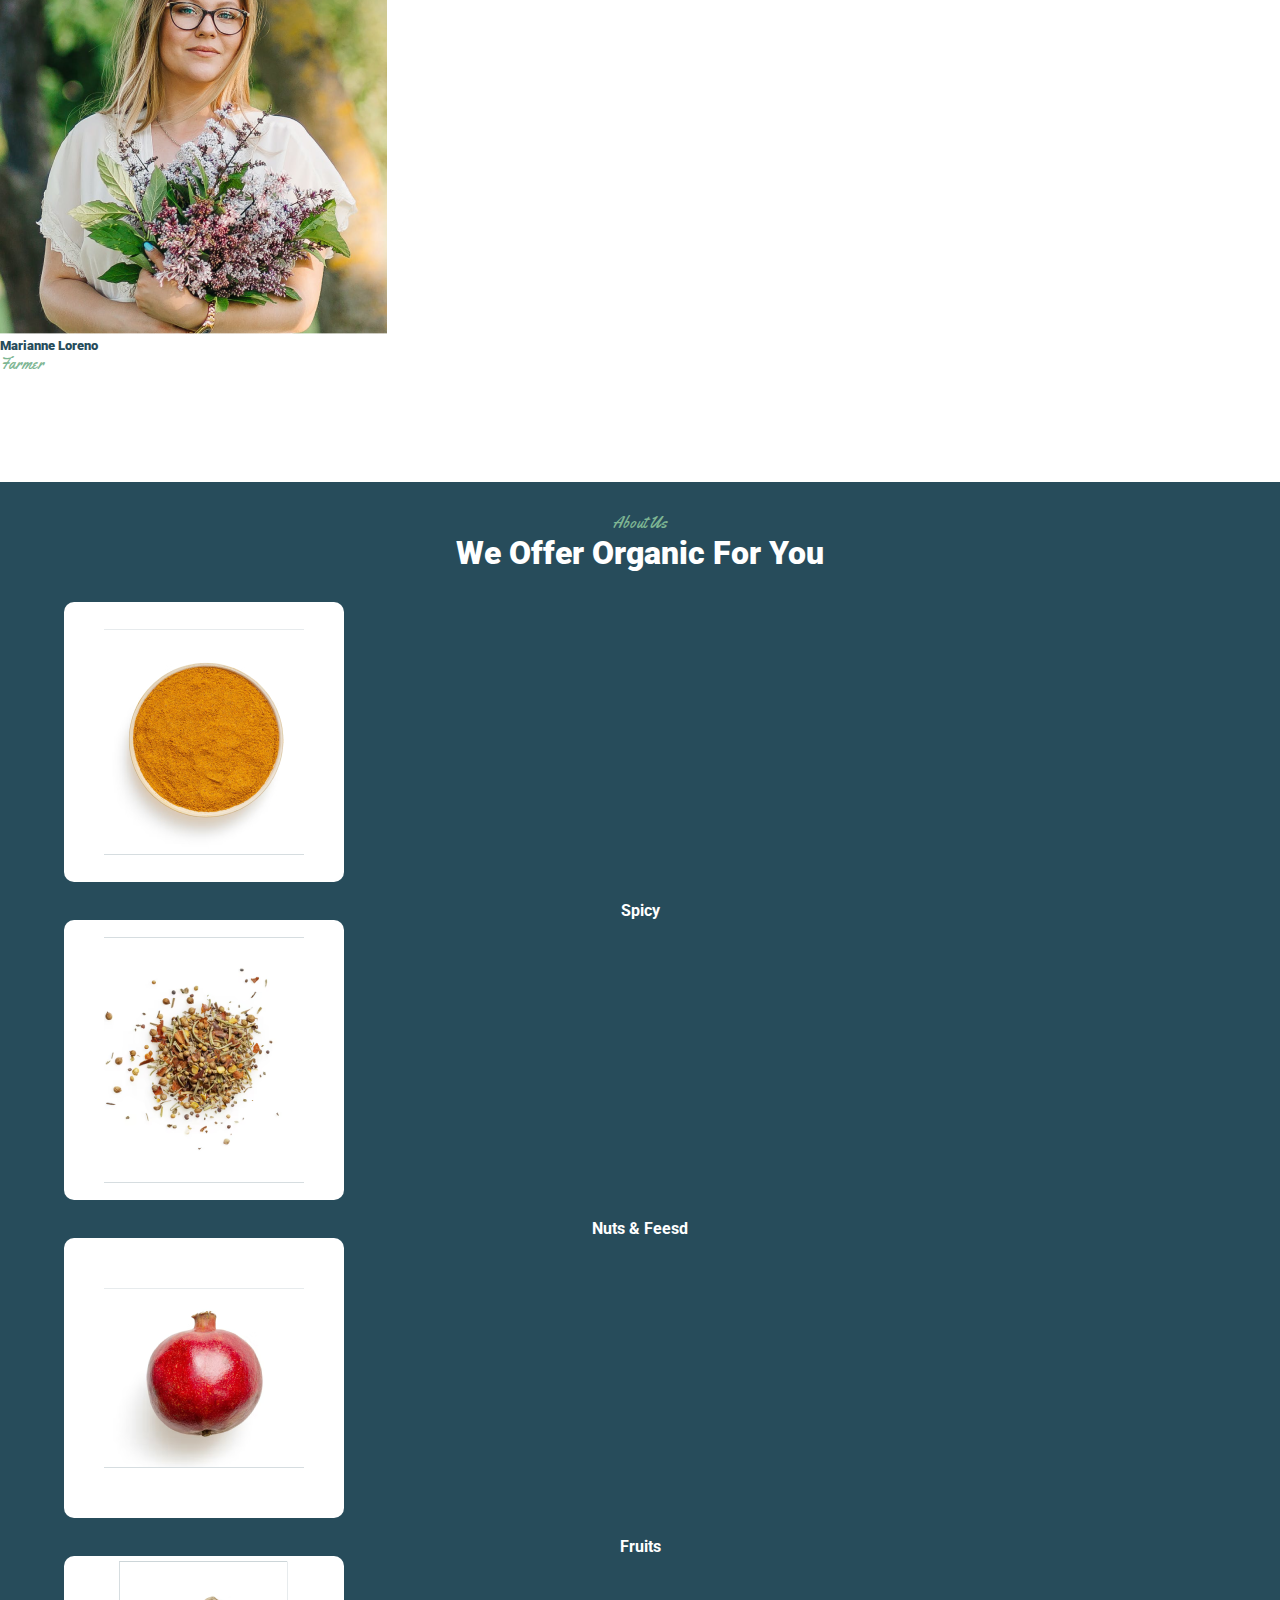
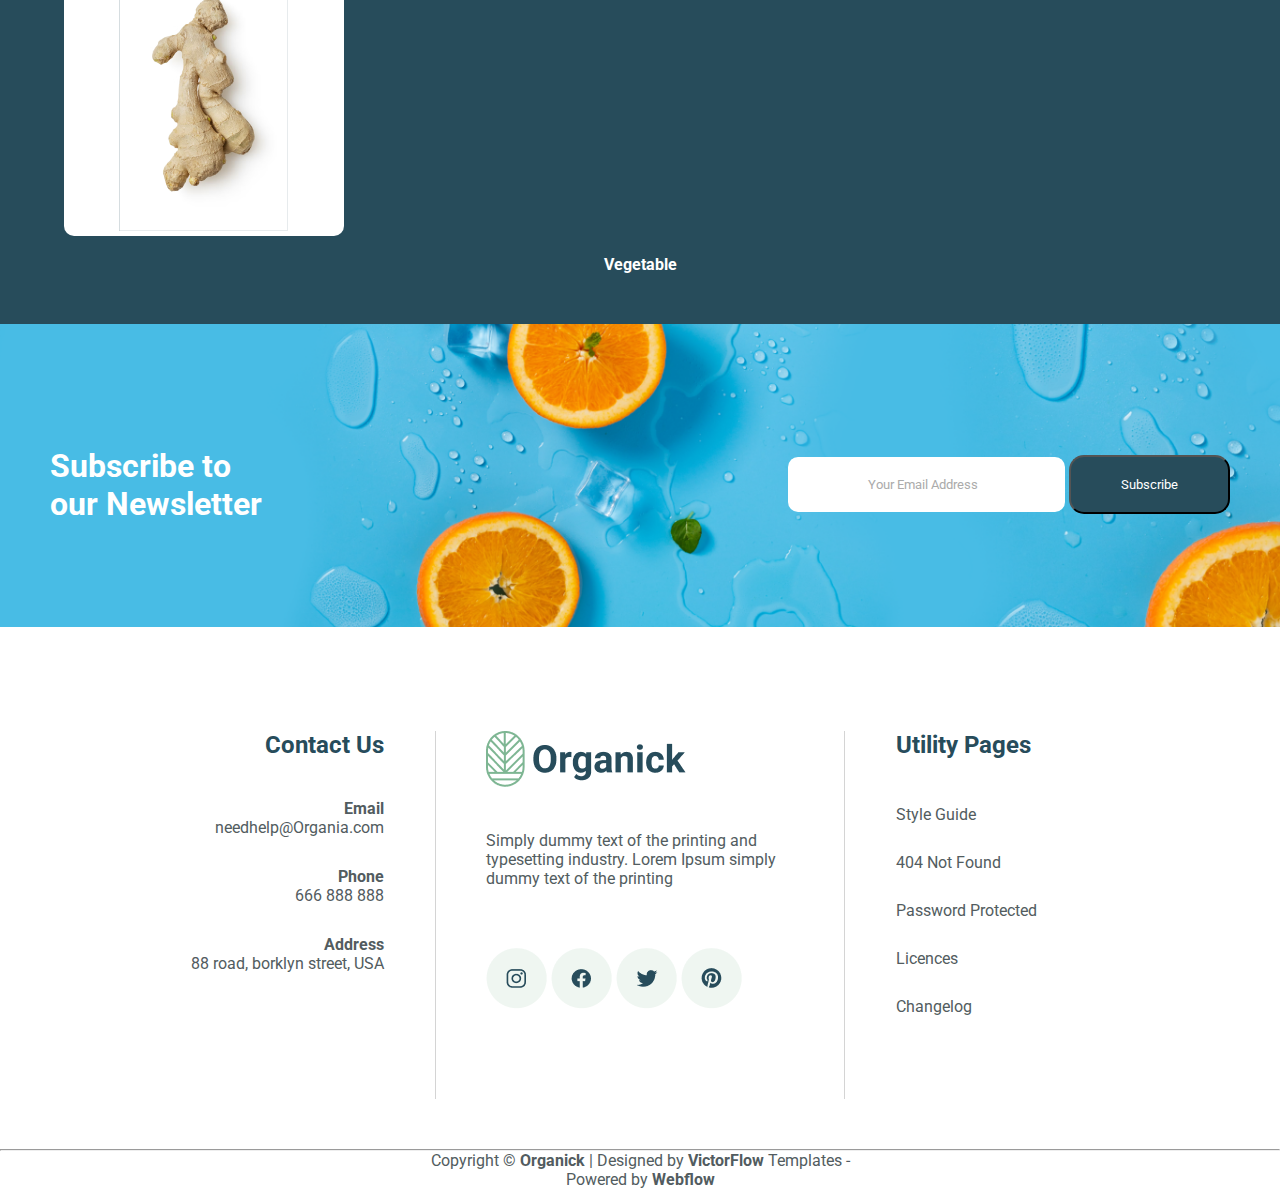
==== commit 2f1097cb: "project2" ====
--- a/assets/About.html
+++ b/assets/About.html
@@ -194,67 +194,67 @@
                 <div class="col">
                     <div class="card">
                         <img src="./images/sec-2-2-about.png" class="card-img-top " alt="..." loading="lazy>
-                        <div class="card-body ">
+                        <div class=" card-body ">
                             <div>
-                                <div class="sec-2-card-name">
-                                    <h5>Giovani Bacardo</h5>
-                                </div>
-                                <div class="d-flex justify-content-between">
-                                    <p class="sec-2-Farmer">Farmer</p>
-                                    <div class="d-flex gap-3">
-                                        <div class="sec-2-social">
-                                            <button type="button">
-                                                <i class="fa-brands fa-facebook"></i>
-                                            </button>
-                                        </div>
-                                        <div class="sec-2-social">
-                                            <button type="button">
-                                                <i class="fa-brands fa-instagram"></i>
-                                            </button>
-                                        </div>
-                                        <div class="sec-2-social">
-                                            <button type="button">
-                                                <i class="fa-brands fa-twitter"></i>
-                                            </button>
-                                        </div>
+                                <div class=" sec-2-card-name">
+                        <h5>Giovani Bacardo</h5>
+                    </div>
+                    <div class="d-flex justify-content-between">
+                        <p class="sec-2-Farmer">Farmer</p>
+                        <div class="d-flex gap-3">
+                            <div class="sec-2-social">
+                                <button type="button">
+                                    <i class="fa-brands fa-facebook"></i>
+                                </button>
+                            </div>
+                            <div class="sec-2-social">
+                                <button type="button">
+                                    <i class="fa-brands fa-instagram"></i>
+                                </button>
+                            </div>
+                            <div class="sec-2-social">
+                                <button type="button">
+                                    <i class="fa-brands fa-twitter"></i>
+                                </button>
+                            </div>
+                        </div>
+                    </div>
+                </div>
+
+            </div>
+            </div>
+            <div class="col">
+                <div class="card">
+                    <img src="./images/sec-2-3-about.png" class="card-img-top " alt="..." loading="lazy">
+                    <div class="card-body ">
+                        <div>
+                            <div class="sec-2-card-name">
+                                <h5>Marianne Loreno</h5>
+                            </div>
+                            <div class="d-flex justify-content-between">
+                                <p class="sec-2-Farmer">Farmer</p>
+                                <div class="d-flex gap-3">
+                                    <div class="sec-2-social">
+                                        <button type="button">
+                                            <i class="fa-brands fa-facebook"></i>
+                                        </button>
+                                    </div>
+                                    <div class="sec-2-social">
+                                        <button type="button">
+                                            <i class="fa-brands fa-instagram"></i>
+                                        </button>
+                                    </div>
+                                    <div class="sec-2-social">
+                                        <button type="button">
+                                            <i class="fa-brands fa-twitter"></i>
+                                        </button>
                                     </div>
                                 </div>
                             </div>
                         </div>
                     </div>
                 </div>
-                <div class="col">
-                    <div class="card">
-                        <img src="./images/sec-2-3-about.png" class="card-img-top " alt="..." loading="lazy">
-                        <div class="card-body ">
-                            <div>
-                                <div class="sec-2-card-name">
-                                    <h5>Marianne Loreno</h5>
-                                </div>
-                                <div class="d-flex justify-content-between">
-                                    <p class="sec-2-Farmer">Farmer</p>
-                                    <div class="d-flex gap-3">
-                                        <div class="sec-2-social">
-                                            <button type="button">
-                                                <i class="fa-brands fa-facebook"></i>
-                                            </button>
-                                        </div>
-                                        <div class="sec-2-social">
-                                            <button type="button">
-                                                <i class="fa-brands fa-instagram"></i>
-                                            </button>
-                                        </div>
-                                        <div class="sec-2-social">
-                                            <button type="button">
-                                                <i class="fa-brands fa-twitter"></i>
-                                            </button>
-                                        </div>
-                                    </div>
-                                </div>
-                            </div>
-                        </div>
-                    </div>
-                </div>
+            </div>
         </section>
 
         <section class="sec-3">
@@ -296,21 +296,21 @@
             <div>
                 <div sec-4-container>
                     <div class="sec-4-img">
-                        <img src="./images/sec7.png" alt="" loading="lazy>
-                        <div class="sec-4-Subscribe">
-                            <h1>
-                                Subscribe to <br>
-                                our Newsletter
-                            </h1>
-                            <div class="sec-4-email">
-                                <input type="email" placeholder="Your Email Address  ">
-                                <button>
-                                    Subscribe
-                                </button>
-                            </div>
-                        </div>
-                    </div>
-                </div>
+                        <img src="./images/sec7.png" alt="" loading="lazy">
+                        <div class=" sec-4-Subscribe">
+                        <h1>
+                            Subscribe to <br>
+                            our Newsletter
+                        </h1>
+                        <div class="sec-4-email">
+                            <input type="email" placeholder="Your Email Address  ">
+                            <button>
+                                Subscribe
+                            </button>
+                        </div>
+                    </div>
+                </div>
+            </div>
             </div>
         </section>
         <section>
@@ -377,12 +377,13 @@
                 </div>
             </div>
         </section>
-        
+
     </main>
     <footer>
         <hr>
         <div>
-            <p>Copyright © <b>Organick</b> | Designed by <b>VictorFlow</b> Templates - <br> Powered by <b>Webflow</b></p>
+            <p>Copyright © <b>Organick</b> | Designed by <b>VictorFlow</b> Templates - <br> Powered by <b>Webflow</b>
+            </p>
         </div>
     </footer>
 
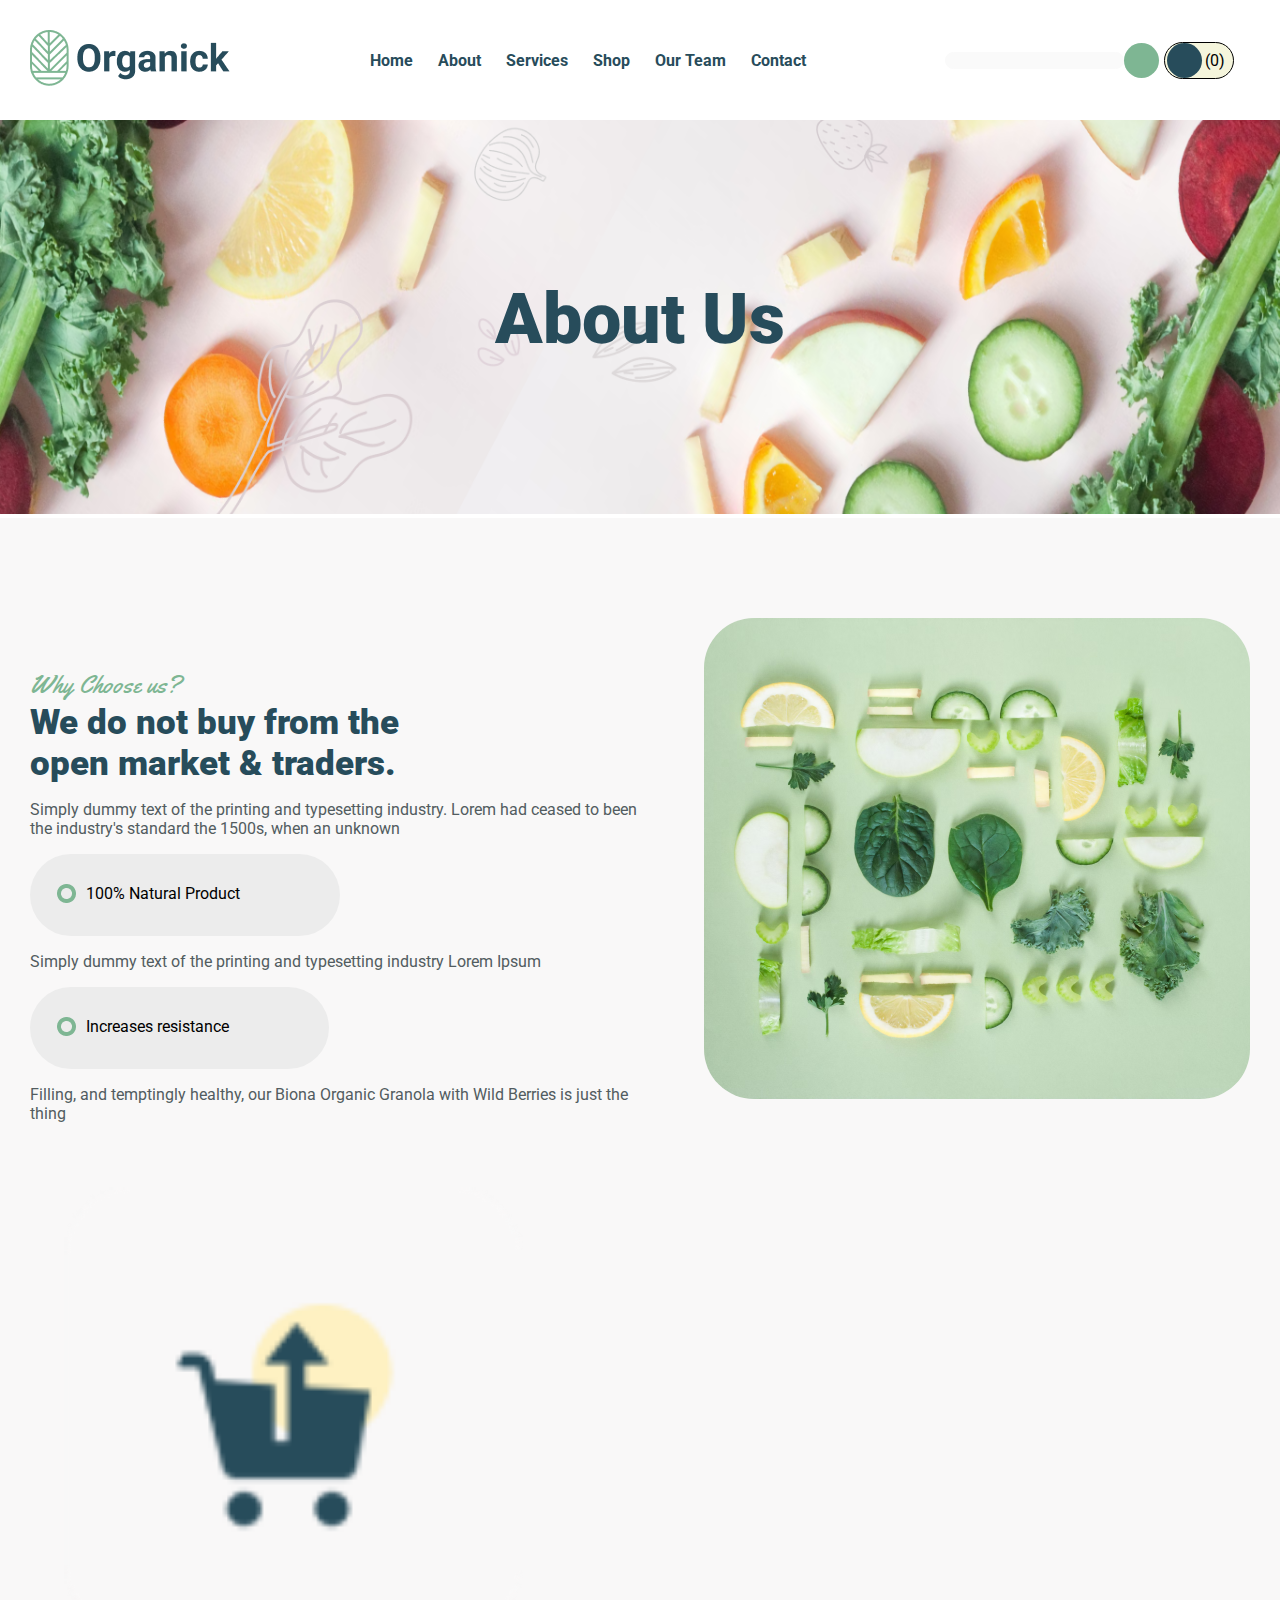
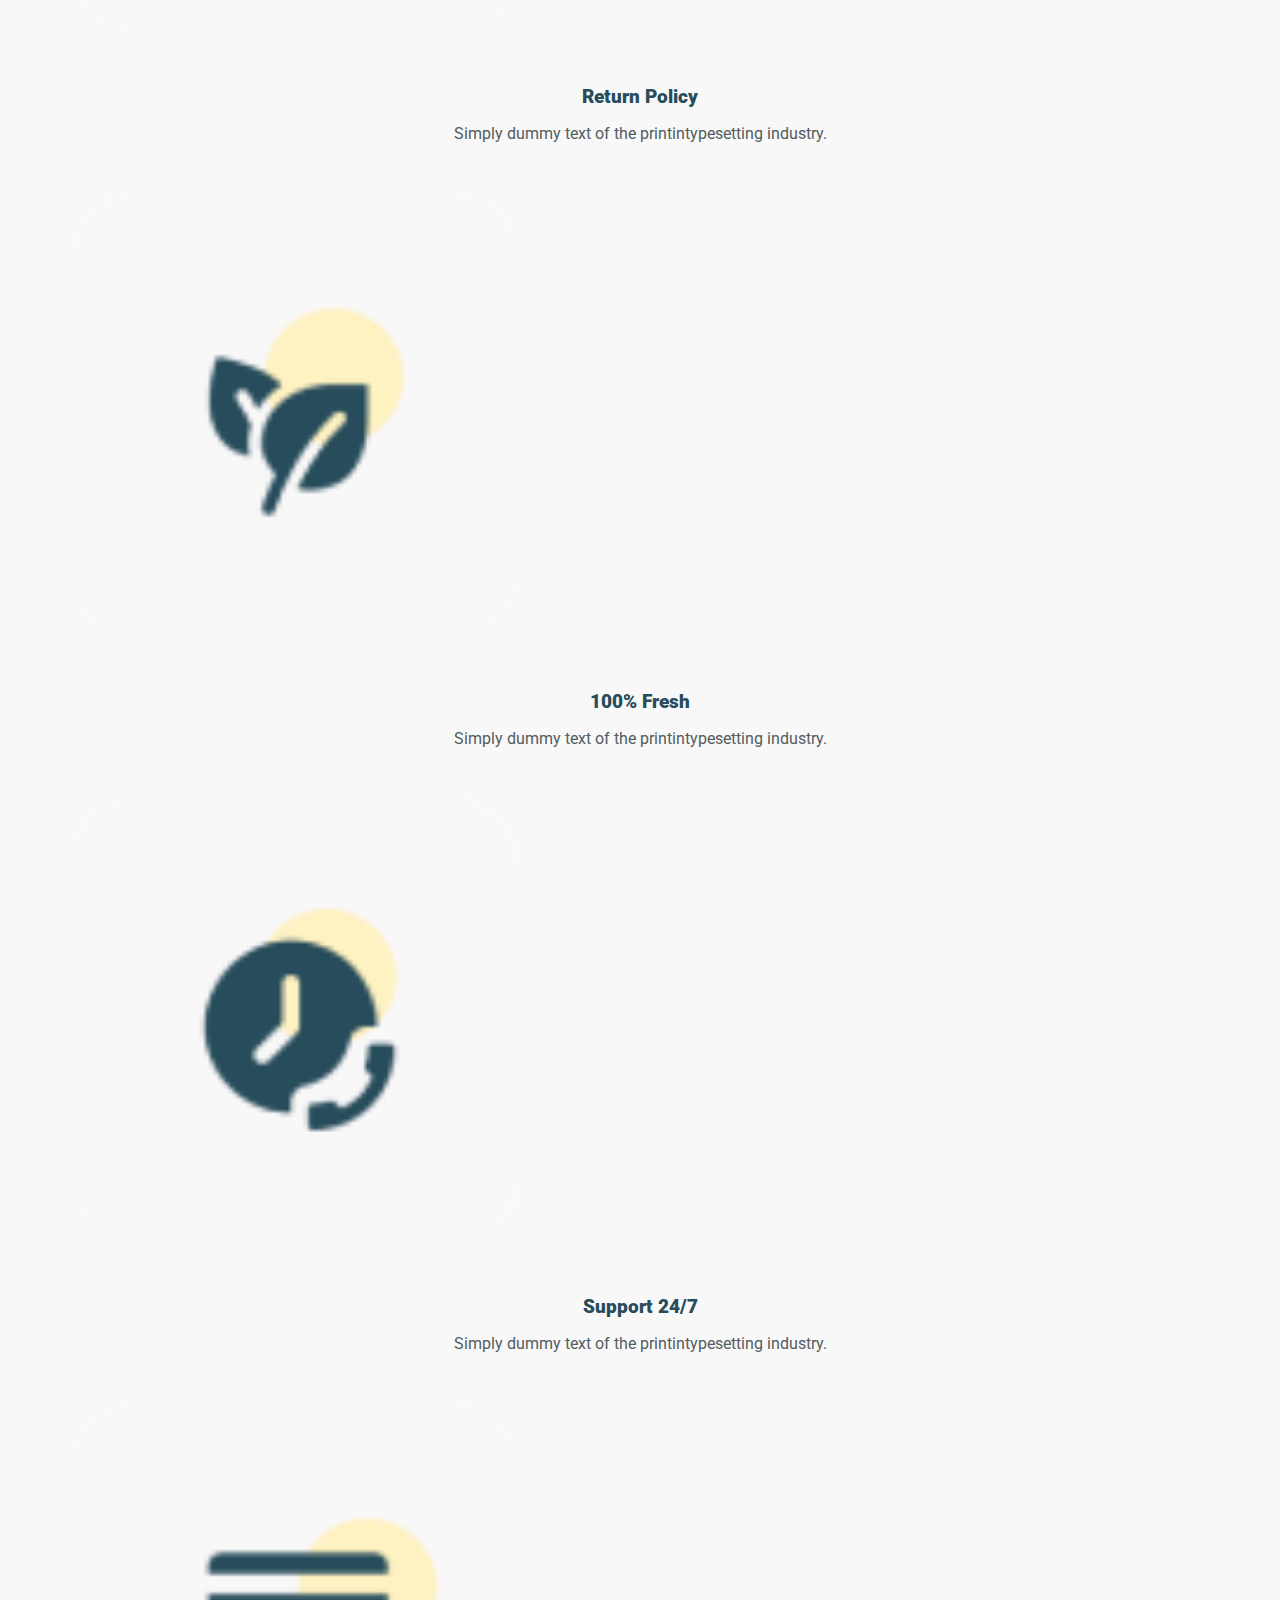
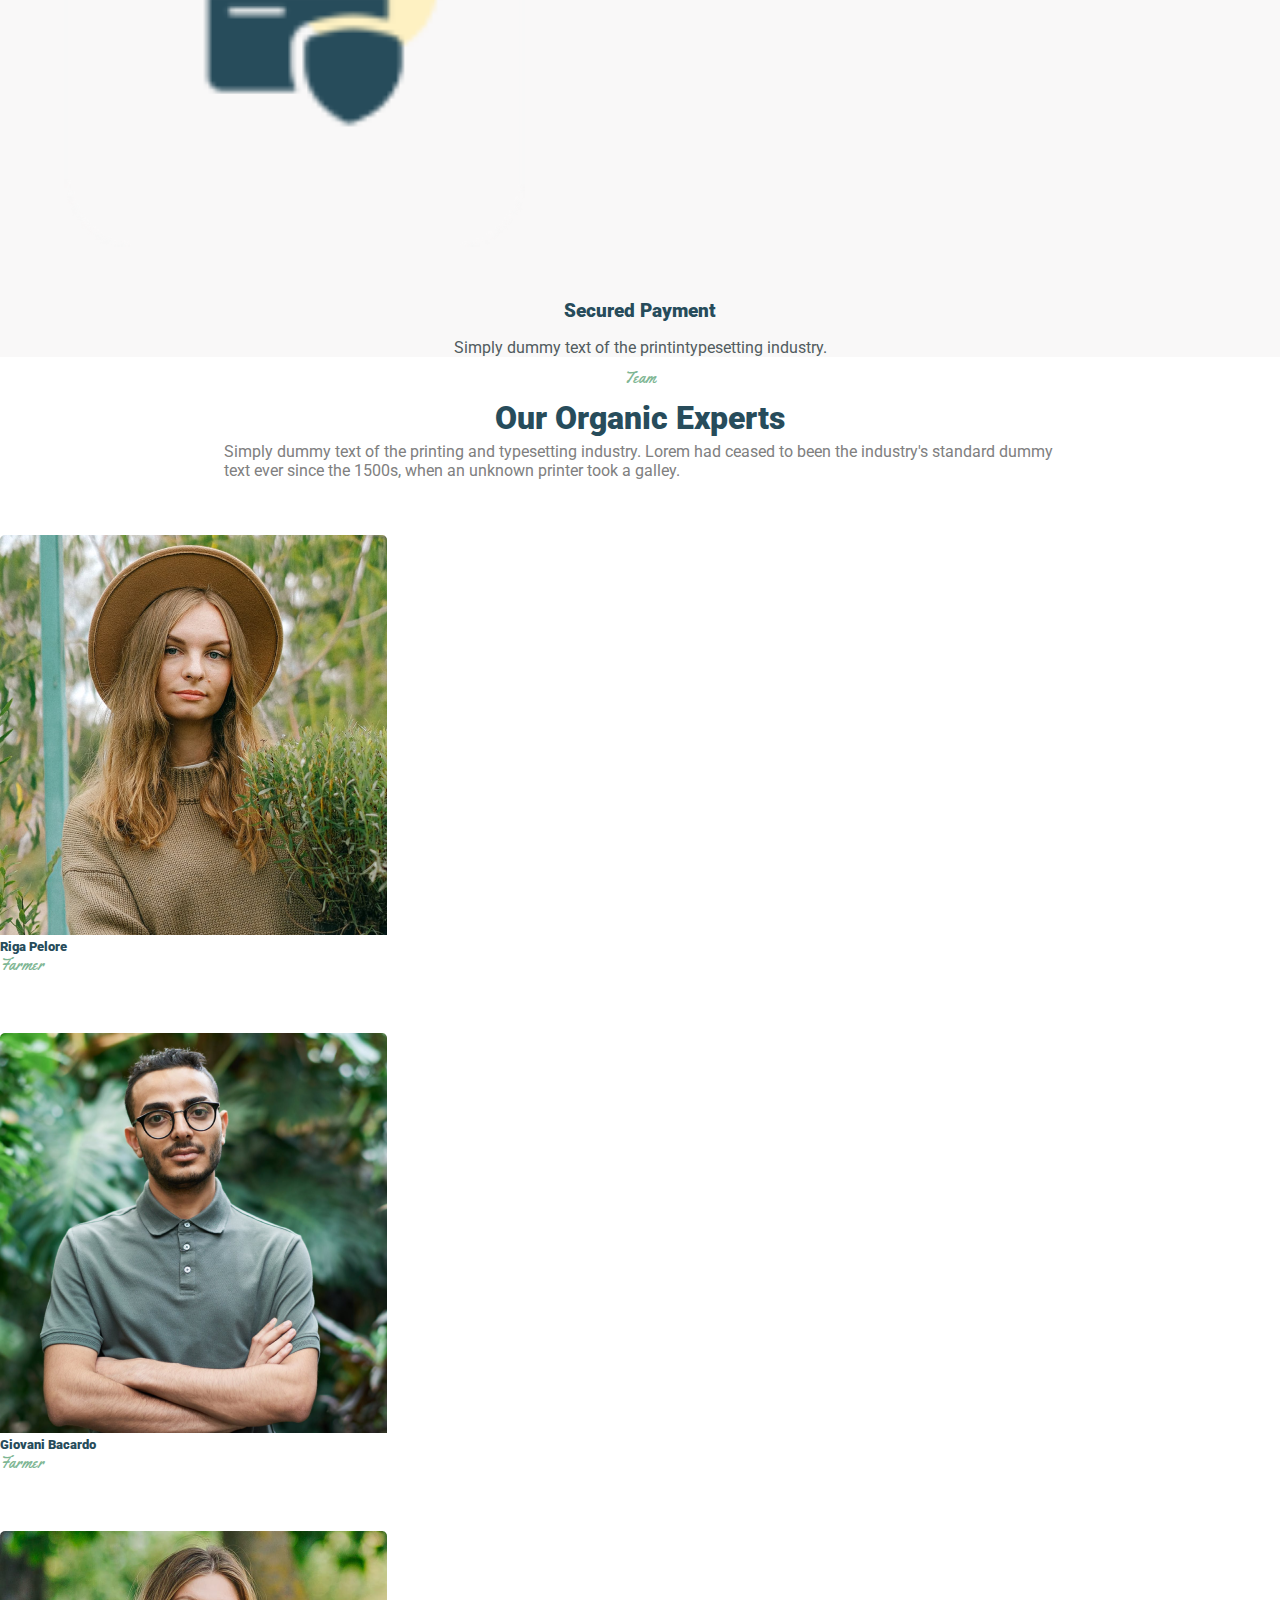
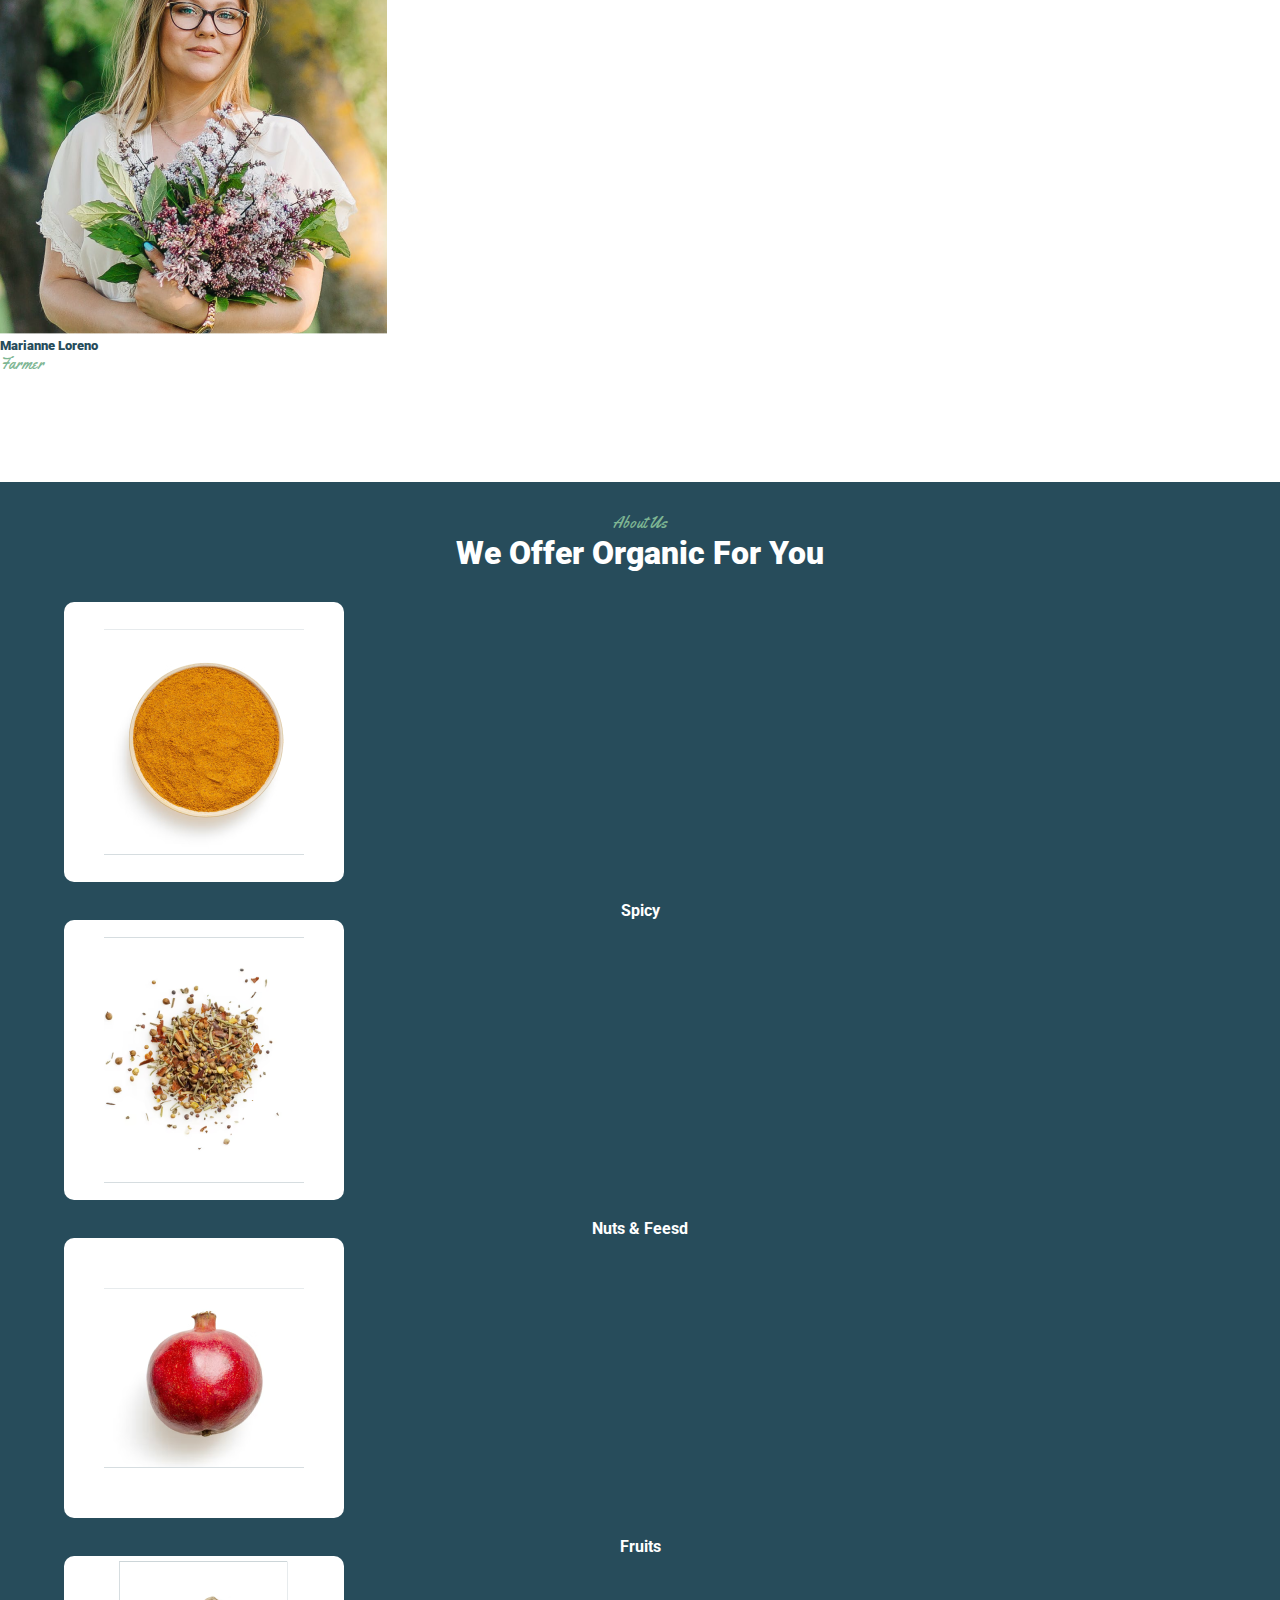
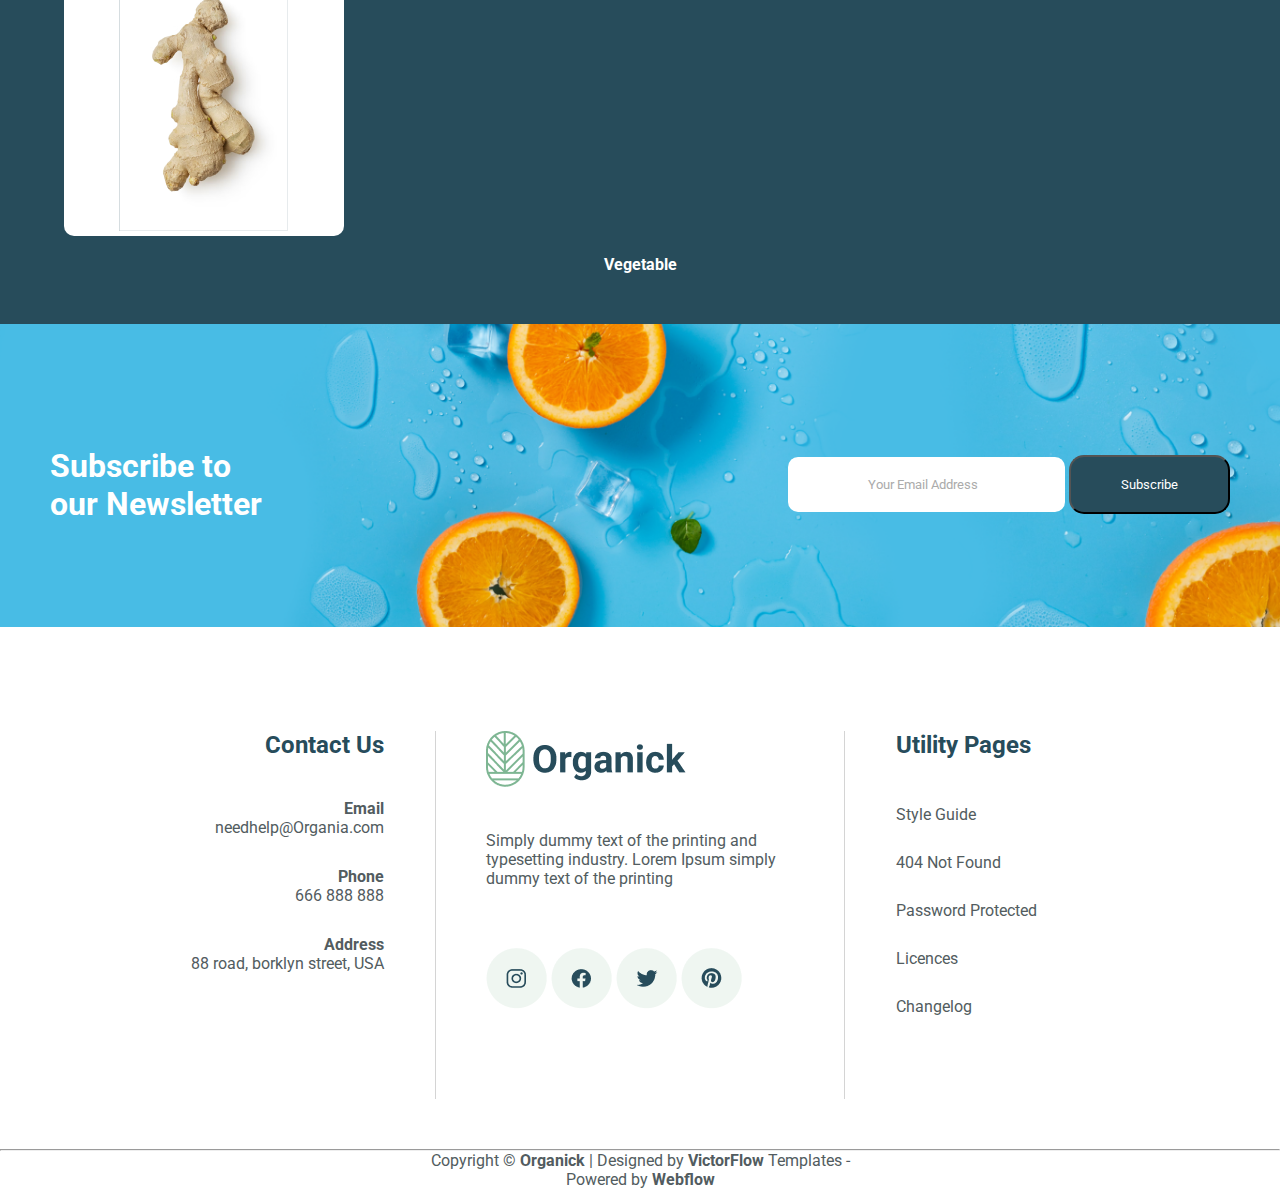
==== commit 7b644da9: "project2" ====
--- a/assets/About.html
+++ b/assets/About.html
@@ -25,9 +25,23 @@
             <div class="logo">
                 <img class="logo" src="./images/Logo.png" alt="Organick" loading="lazy">
             </div>
+            <div class="dropdown m-auto list">
+                <button class="btn" type="button" data-bs-toggle="dropdown"
+                    aria-expanded="false">
+                    <img src="./images/list.svg" alt="">
+                </button>
+                <ul class="dropdown-menu">
+                    <li><a class="dropdown-item" href="./../index.html">Home</a></li>
+                    <li><a class="dropdown-item"  href="./assets/About.html">About</a></li>
+                    <li><a class="dropdown-item" href="#">Services</a></li>
+                    <li><a class="dropdown-item" href="#">Shop</a></li>
+                    <li><a class="dropdown-item" href="#">Our Team</a></li>
+                    <li><a class="dropdown-item"  href="#">Contact</a></li>
+                </ul>
+            </div>
             <div class="middel">
                 <ul>
-                    <li><a href="#">Home</a></li>
+                    <li><a href="./../index.html">Home</a></li>
                     <li><a href="./assets/about.html">About</a></li>
                     <li><a href="#">Services</a></li>
                     <li><a href="#">Shop</a></li>
@@ -42,6 +56,7 @@
                         <div class="icon">
                             <i class="fa-solid fa-magnifying-glass"></i>
                         </div>
+                    
                     </span>
 
                 </div>
@@ -51,6 +66,7 @@
                     </div>
                     <p>(0)</p>
                 </div>
+                
             </div>
         </nav>
 
@@ -193,68 +209,68 @@
 
                 <div class="col">
                     <div class="card">
-                        <img src="./images/sec-2-2-about.png" class="card-img-top " alt="..." loading="lazy>
+                        <img src="./images/sec-2-2-about.png" class="card-img-top " alt="..." loading="lazy">
                         <div class=" card-body ">
                             <div>
                                 <div class=" sec-2-card-name">
-                        <h5>Giovani Bacardo</h5>
-                    </div>
-                    <div class="d-flex justify-content-between">
-                        <p class="sec-2-Farmer">Farmer</p>
-                        <div class="d-flex gap-3">
-                            <div class="sec-2-social">
-                                <button type="button">
-                                    <i class="fa-brands fa-facebook"></i>
-                                </button>
-                            </div>
-                            <div class="sec-2-social">
-                                <button type="button">
-                                    <i class="fa-brands fa-instagram"></i>
-                                </button>
-                            </div>
-                            <div class="sec-2-social">
-                                <button type="button">
-                                    <i class="fa-brands fa-twitter"></i>
-                                </button>
-                            </div>
-                        </div>
-                    </div>
-                </div>
-
-            </div>
-            </div>
-            <div class="col">
-                <div class="card">
-                    <img src="./images/sec-2-3-about.png" class="card-img-top " alt="..." loading="lazy">
-                    <div class="card-body ">
-                        <div>
-                            <div class="sec-2-card-name">
-                                <h5>Marianne Loreno</h5>
-                            </div>
-                            <div class="d-flex justify-content-between">
-                                <p class="sec-2-Farmer">Farmer</p>
-                                <div class="d-flex gap-3">
-                                    <div class="sec-2-social">
-                                        <button type="button">
-                                            <i class="fa-brands fa-facebook"></i>
-                                        </button>
+                                    <h5>Giovani Bacardo</h5>
+                                </div>
+                                <div class="d-flex justify-content-between">
+                                    <p class="sec-2-Farmer">Farmer</p>
+                                    <div class="d-flex gap-3">
+                                        <div class="sec-2-social">
+                                            <button type="button">
+                                                <i class="fa-brands fa-facebook"></i>
+                                            </button>
+                                        </div>
+                                        <div class="sec-2-social">
+                                            <button type="button">
+                                                <i class="fa-brands fa-instagram"></i>
+                                            </button>
+                                        </div>
+                                        <div class="sec-2-social">
+                                            <button type="button">
+                                                <i class="fa-brands fa-twitter"></i>
+                                            </button>
+                                        </div>
                                     </div>
-                                    <div class="sec-2-social">
-                                        <button type="button">
-                                            <i class="fa-brands fa-instagram"></i>
-                                        </button>
+                                </div>
+                            </div>
+                        </div>
+                    </div>
+                </div>
+                <div class="col">
+                    <div class="card">
+                        <img src="./images/sec-2-3-about.png" class="card-img-top " alt="..." loading="lazy">
+                        <div class="card-body ">
+                            <div>
+                                <div class="sec-2-card-name">
+                                    <h5>Marianne Loreno</h5>
+                                </div>
+                                <div class="d-flex justify-content-between">
+                                    <p class="sec-2-Farmer">Farmer</p>
+                                    <div class="d-flex gap-3">
+                                        <div class="sec-2-social">
+                                            <button type="button">
+                                                <i class="fa-brands fa-facebook"></i>
+                                            </button>
+                                        </div>
+                                        <div class="sec-2-social">
+                                            <button type="button">
+                                                <i class="fa-brands fa-instagram"></i>
+                                            </button>
+                                        </div>
+                                        <div class="sec-2-social">
+                                            <button type="button">
+                                                <i class="fa-brands fa-twitter"></i>
+                                            </button>
+                                        </div>
                                     </div>
-                                    <div class="sec-2-social">
-                                        <button type="button">
-                                            <i class="fa-brands fa-twitter"></i>
-                                        </button>
-                                    </div>
-                                </div>
-                            </div>
-                        </div>
-                    </div>
-                </div>
-            </div>
+                                </div>
+                            </div>
+                        </div>
+                    </div>
+                </div>
         </section>
 
         <section class="sec-3">
@@ -298,19 +314,19 @@
                     <div class="sec-4-img">
                         <img src="./images/sec7.png" alt="" loading="lazy">
                         <div class=" sec-4-Subscribe">
-                        <h1>
-                            Subscribe to <br>
-                            our Newsletter
-                        </h1>
-                        <div class="sec-4-email">
-                            <input type="email" placeholder="Your Email Address  ">
-                            <button>
-                                Subscribe
-                            </button>
-                        </div>
-                    </div>
-                </div>
-            </div>
+                            <h1>
+                                Subscribe to <br>
+                                our Newsletter
+                            </h1>
+                            <div class="sec-4-email">
+                                <input type="email" placeholder="Your Email Address  ">
+                                <button>
+                                    Subscribe
+                                </button>
+                            </div>
+                        </div>
+                    </div>
+                </div>
             </div>
         </section>
         <section>
--- a/assets/style/style-About.css
+++ b/assets/style/style-About.css
@@ -30,7 +30,9 @@
     /* position: fixed;
     top: 0px; */
 }
-
+nav .list {
+    display: none;
+}
 /* nav bar middel */
 
 nav .middel ul {
@@ -51,6 +53,7 @@
 .right {
     display: flex;
     gap: 5px;
+    min-width: 25%;
 }
 
 .right .search input {
@@ -433,4 +436,17 @@
 footer p{
     text-align: center;
     color: rgba(82, 92, 96, 1);
+}
+
+
+
+
+@media screen and (max-width:992px)
+{
+    nav .list {
+        display: block;
+    }
+    nav .middel {
+        display: none;
+    }
 }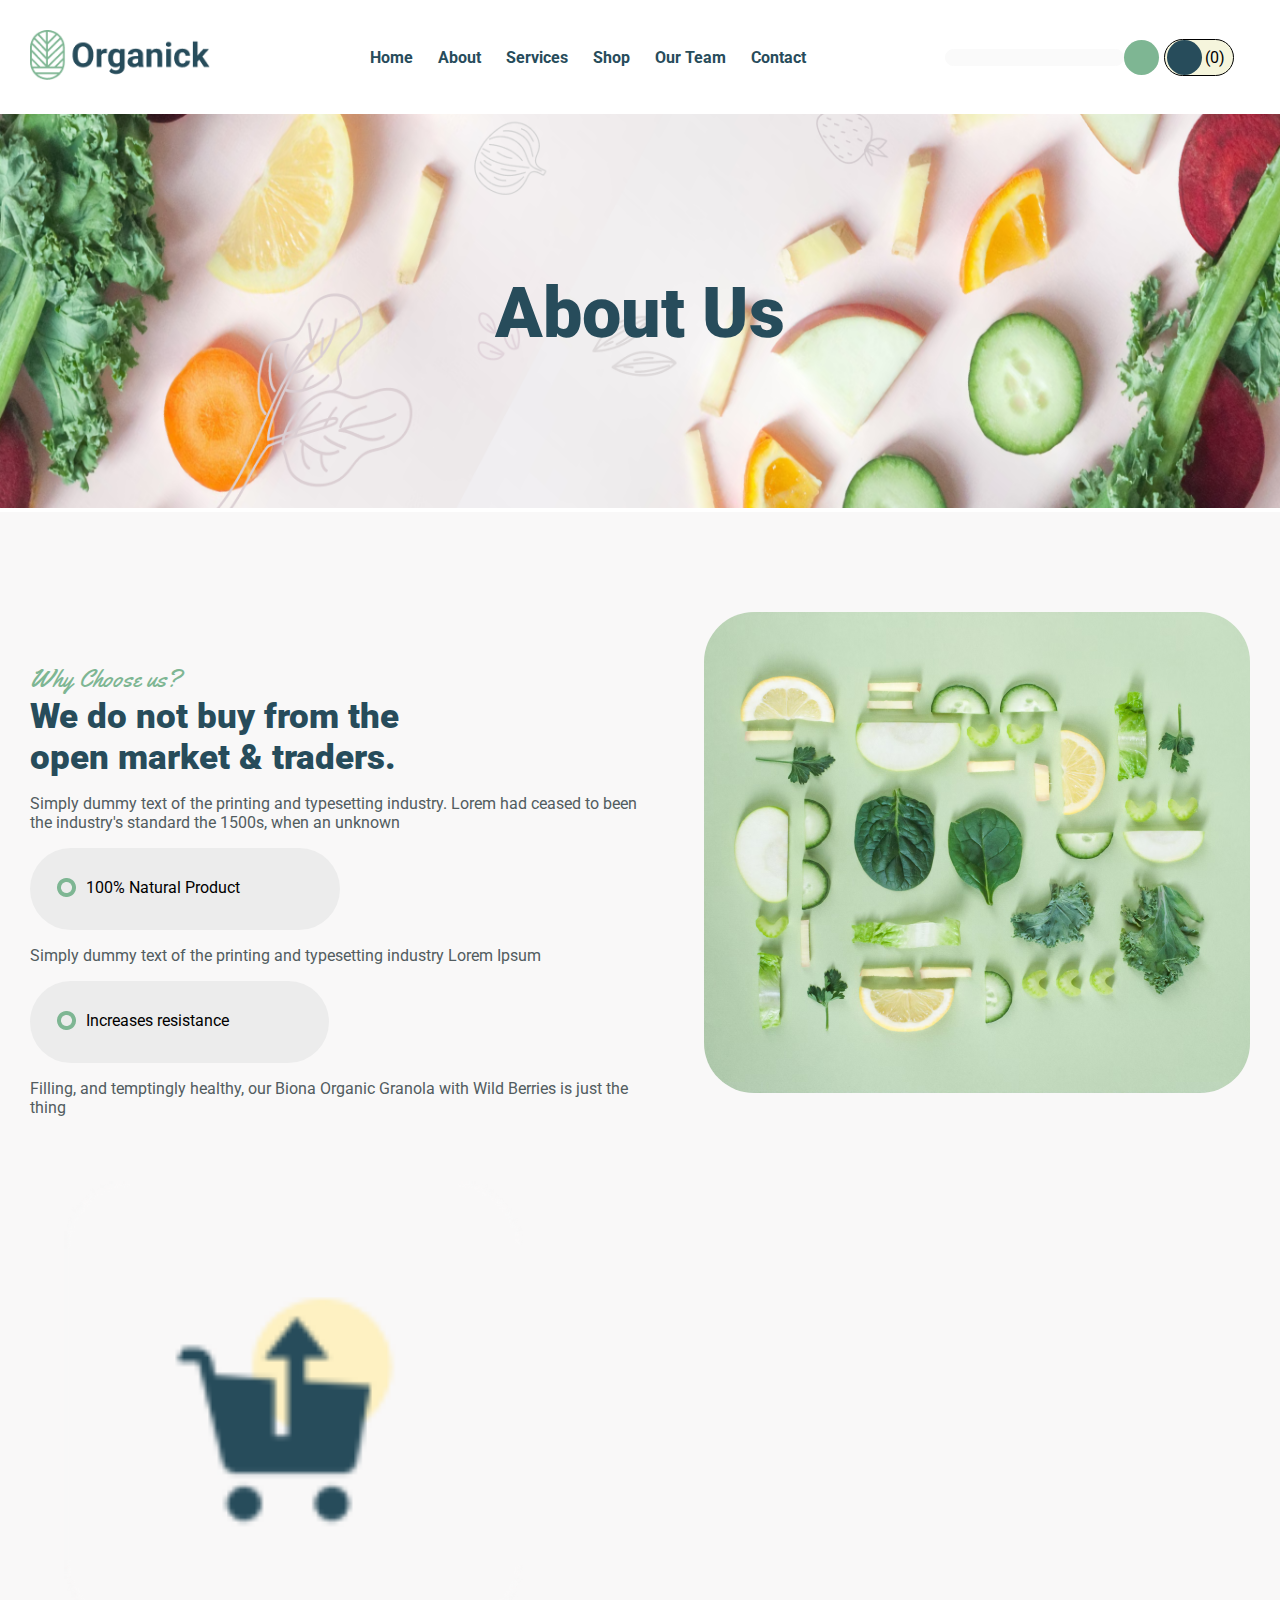
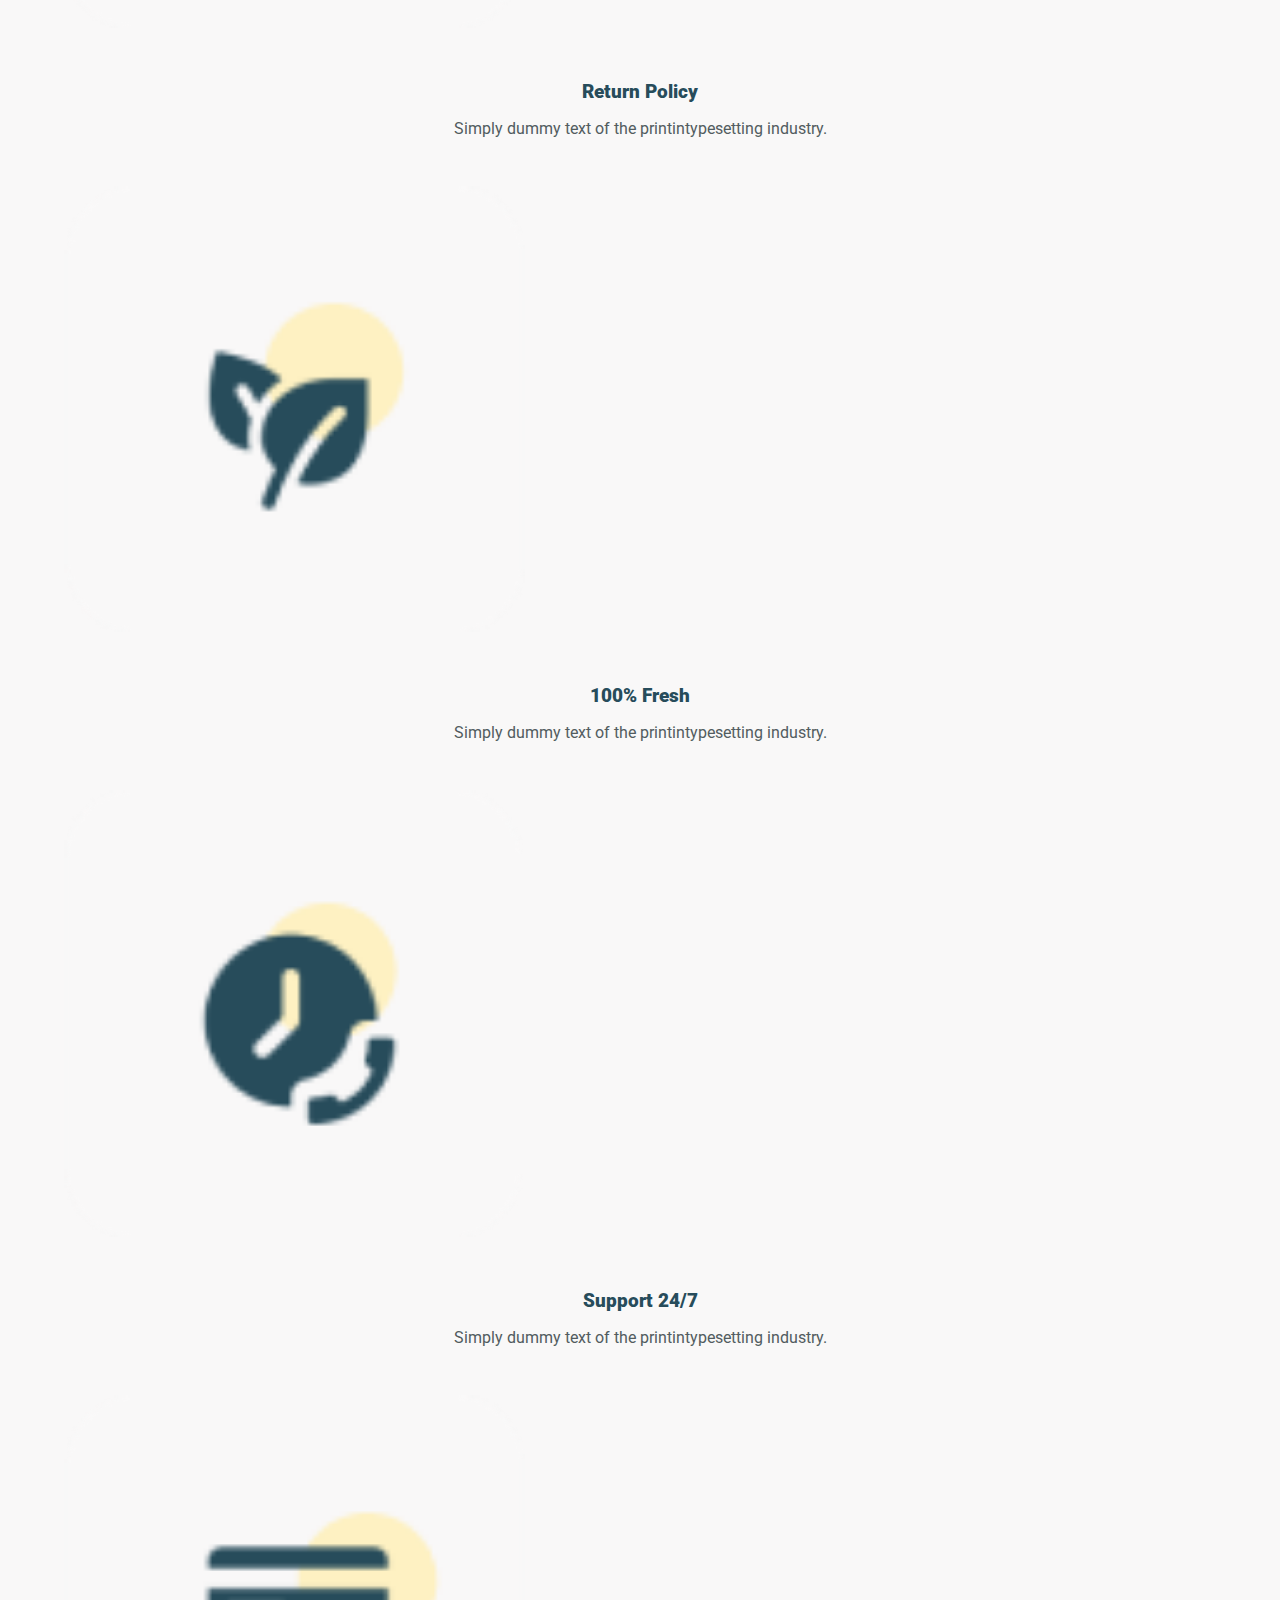
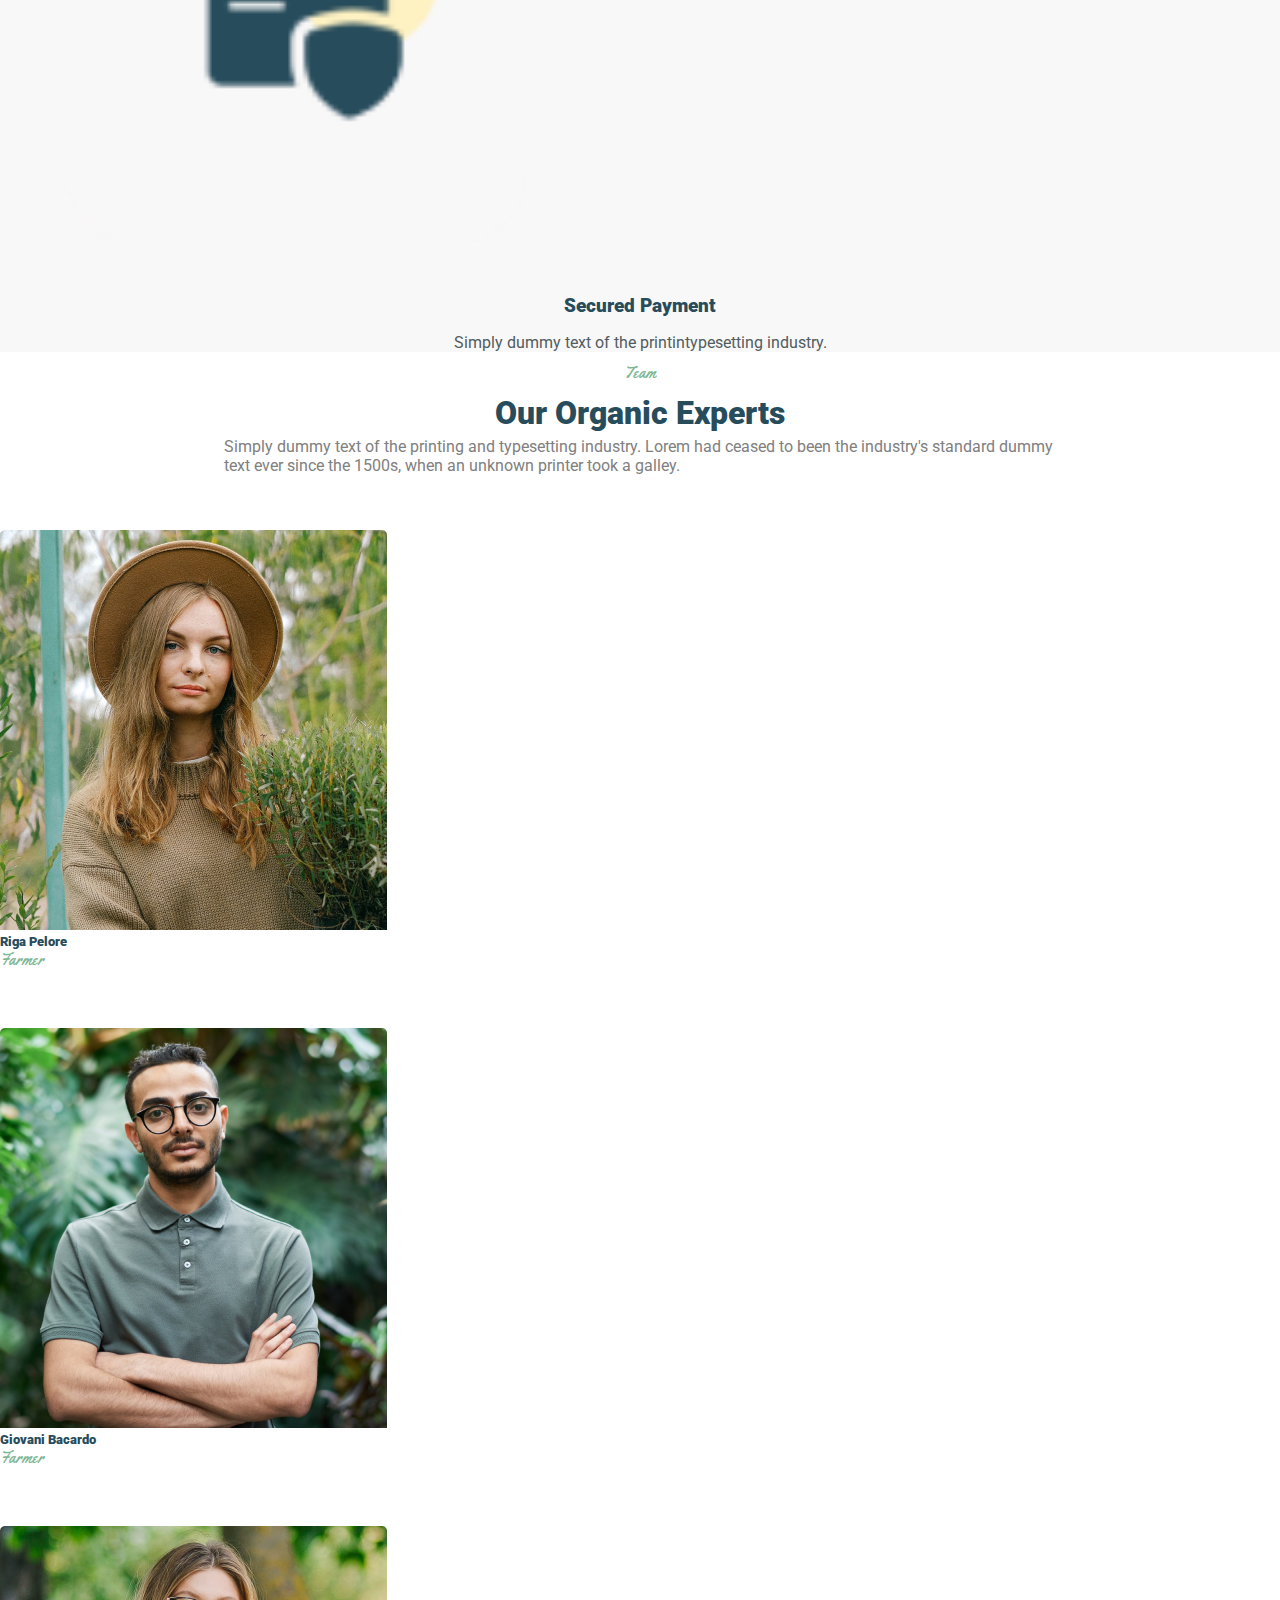
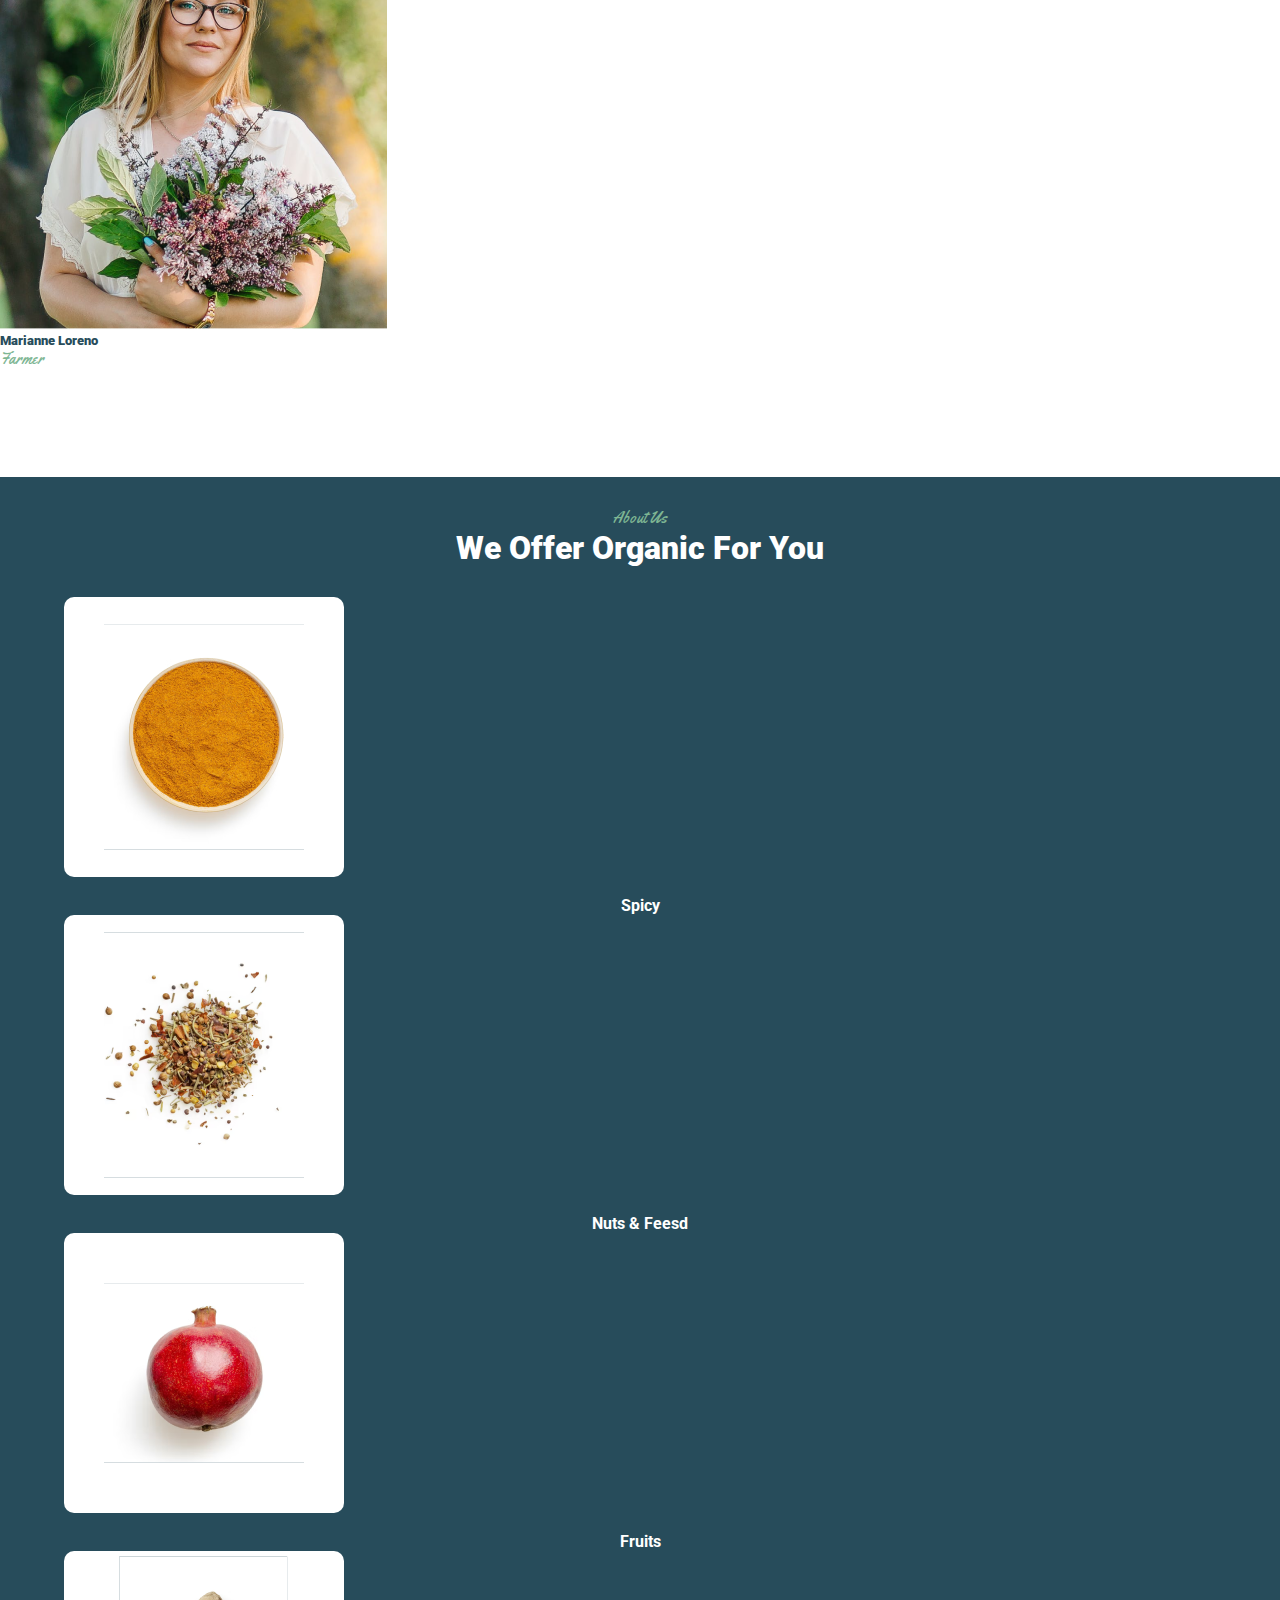
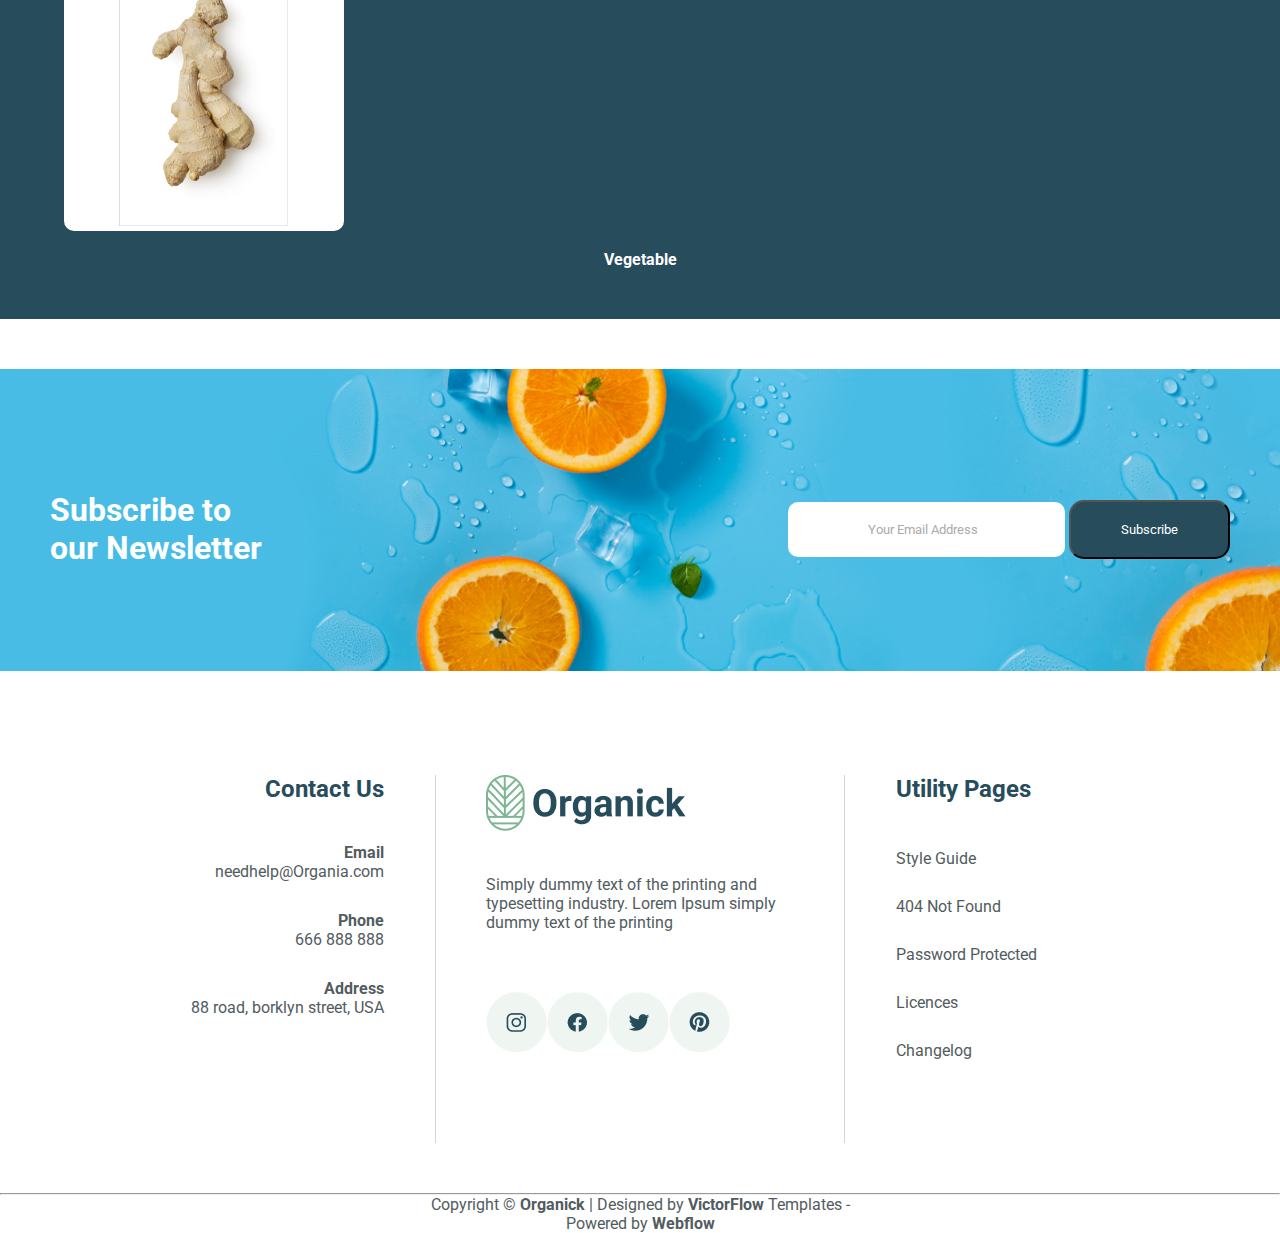
==== commit 5e91eff6: "project4" ====
--- a/assets/About.html
+++ b/assets/About.html
@@ -26,17 +26,16 @@
                 <img class="logo" src="./images/Logo.png" alt="Organick" loading="lazy">
             </div>
             <div class="dropdown m-auto list">
-                <button class="btn" type="button" data-bs-toggle="dropdown"
-                    aria-expanded="false">
+                <button class="btn" type="button" data-bs-toggle="dropdown" aria-expanded="false">
                     <img src="./images/list.svg" alt="">
                 </button>
                 <ul class="dropdown-menu">
                     <li><a class="dropdown-item" href="./../index.html">Home</a></li>
-                    <li><a class="dropdown-item"  href="./assets/About.html">About</a></li>
+                    <li><a class="dropdown-item" href="./assets/About.html">About</a></li>
                     <li><a class="dropdown-item" href="#">Services</a></li>
                     <li><a class="dropdown-item" href="#">Shop</a></li>
                     <li><a class="dropdown-item" href="#">Our Team</a></li>
-                    <li><a class="dropdown-item"  href="#">Contact</a></li>
+                    <li><a class="dropdown-item" href="#">Contact</a></li>
                 </ul>
             </div>
             <div class="middel">
@@ -56,9 +55,7 @@
                         <div class="icon">
                             <i class="fa-solid fa-magnifying-glass"></i>
                         </div>
-                    
                     </span>
-
                 </div>
                 <div class="container-cart">
                     <div class="cart">
@@ -66,7 +63,7 @@
                     </div>
                     <p>(0)</p>
                 </div>
-                
+
             </div>
         </nav>
 
@@ -122,6 +119,12 @@
             </div>
         </section>
 
+
+
+
+
+
+        
         <section>
             <div class="sec-2-container">
                 <div class="row row-cols-1 row-cols-md-4 g-4 sec-2-img  sec-2 p-3 pb-5">
@@ -165,6 +168,7 @@
                 </div>
             </div>
         </section>
+        
         <section>
             <div class="sec-2-title">
                 <p class="sec-2-Team"> Team </p>
@@ -310,9 +314,10 @@
 
         <section>
             <div>
-                <div sec-4-container>
+                <div sec-4-container style="margin-top: 50px;">
                     <div class="sec-4-img">
-                        <img src="./images/sec7.png" alt="" loading="lazy">
+                        <img class="sec-4-screen-computer" src="./images/sec7.png" alt="" loading="lazy">
+                        <img class="sec-4-screen-mobile" src="./images/sec7-screen-mobile.png"  alt="" loading="lazy">
                         <div class=" sec-4-Subscribe">
                             <h1>
                                 Subscribe to <br>
@@ -329,6 +334,7 @@
                 </div>
             </div>
         </section>
+
         <section>
             <div class="sec-5-cotainer">
                 <div class="sec-5-left">
@@ -371,7 +377,7 @@
                             Lorem Ipsum simply dummy text of the printing
                         </p>
                     </div>
-                    <div sec-5-mid-img>
+                    <div sec-5-mid-img style="display: flex;">
                         <img src="./images/sec-8-1.png" alt="" loading="lazy">
                         <img src="./images/sec-8-2.png" alt="" loading="lazy">
                         <img src="./images/sec-8-3.png" alt="" loading="lazy">
--- a/assets/style/style-About.css
+++ b/assets/style/style-About.css
@@ -5,7 +5,20 @@
    } */
 }
 
-
+.h1,
+.h2,
+.h3,
+.h4,
+.h5,
+.h6,
+h1,
+h2,
+h3,
+h4,
+h5,
+h6 {
+    margin-bottom: 0;
+}
 
 * {
     margin: 0;
@@ -30,6 +43,14 @@
     /* position: fixed;
     top: 0px; */
 }
+
+nav .logo img {
+    width: 100%;
+}
+
+nav .logo {
+    max-width: 90%;
+}
 nav .list {
     display: none;
 }
@@ -316,6 +337,9 @@
     color: white;
 }
 
+.sec-4-screen-mobile {
+    display: none;
+}
 
 .sec-4-img {
     position: relative;
@@ -446,7 +470,86 @@
     nav .list {
         display: block;
     }
+
     nav .middel {
         display: none;
     }
+
+    nav .right .search input {
+        display: none;
+    }
+
+    .hero .hero-title p {
+        font-size: 0.9rem;
+    }
+    .hero .hero-title h1 {
+        font-size: 1.375rem;
+    }
+    .sec-1-container {
+        flex-direction: column;
+        align-items: center;
+    }
+    .sec-1-Natural, .sec-1-Increases {
+        padding-right: 50px;
+    }
+    .sec-1-right img {
+        width: 80vw;
+    }
+    .sec-1-container{
+        padding: 0;
+    }
+
+
+
+
+
+
+
+    .sec-4-screen-computer {
+        display: none;
+
+    }
+
+    .sec-4-screen-mobile {
+        display: block;
+        height: 80vh;
+        object-fit: cover;
+    }
+
+    .sec-4-Subscribe {
+        top: 0;
+        height: 100%;
+        flex-direction: column;
+        justify-content: space-evenly;
+    }
+
+    .sec-4-Subscribe h1 {
+        font-size: 2.5rem;
+    }
+
+    .sec-4-email {
+        margin: 0 auto;
+        display: flex;
+        align-items: center;
+        flex-direction: column;
+
+    }
+    .sec-4-email button {
+        margin-top: 50px;
+    }
+    .sec-5-cotainer {
+        flex-direction: column;
+        width: 100vw;
+        align-items: center
+    }
+
+    .vertical-line {
+        width: 90%;
+        height: 1px;
+        margin: 50px 0;
+    }
+    .sec-5-mid .sec-5-mid-img {
+        display: flex;
+        flex-wrap: nowrap;
+    }
 }